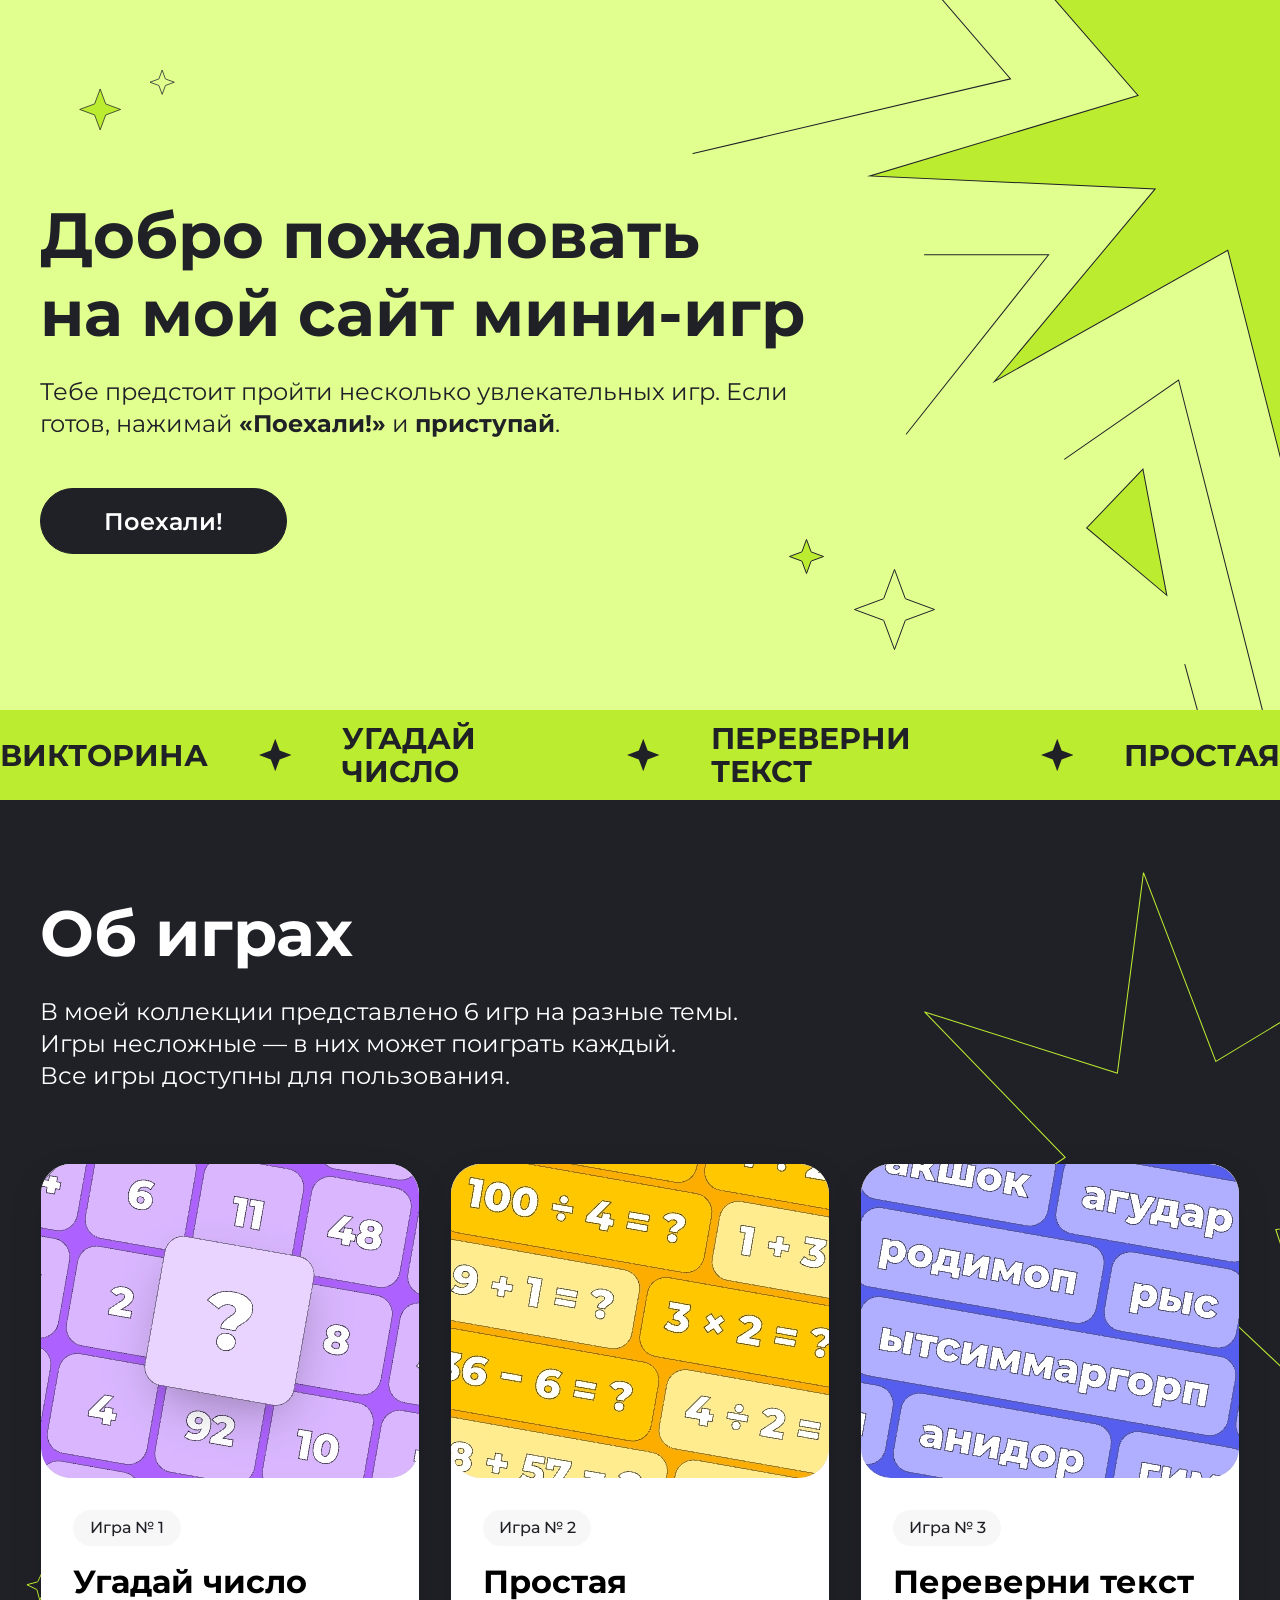
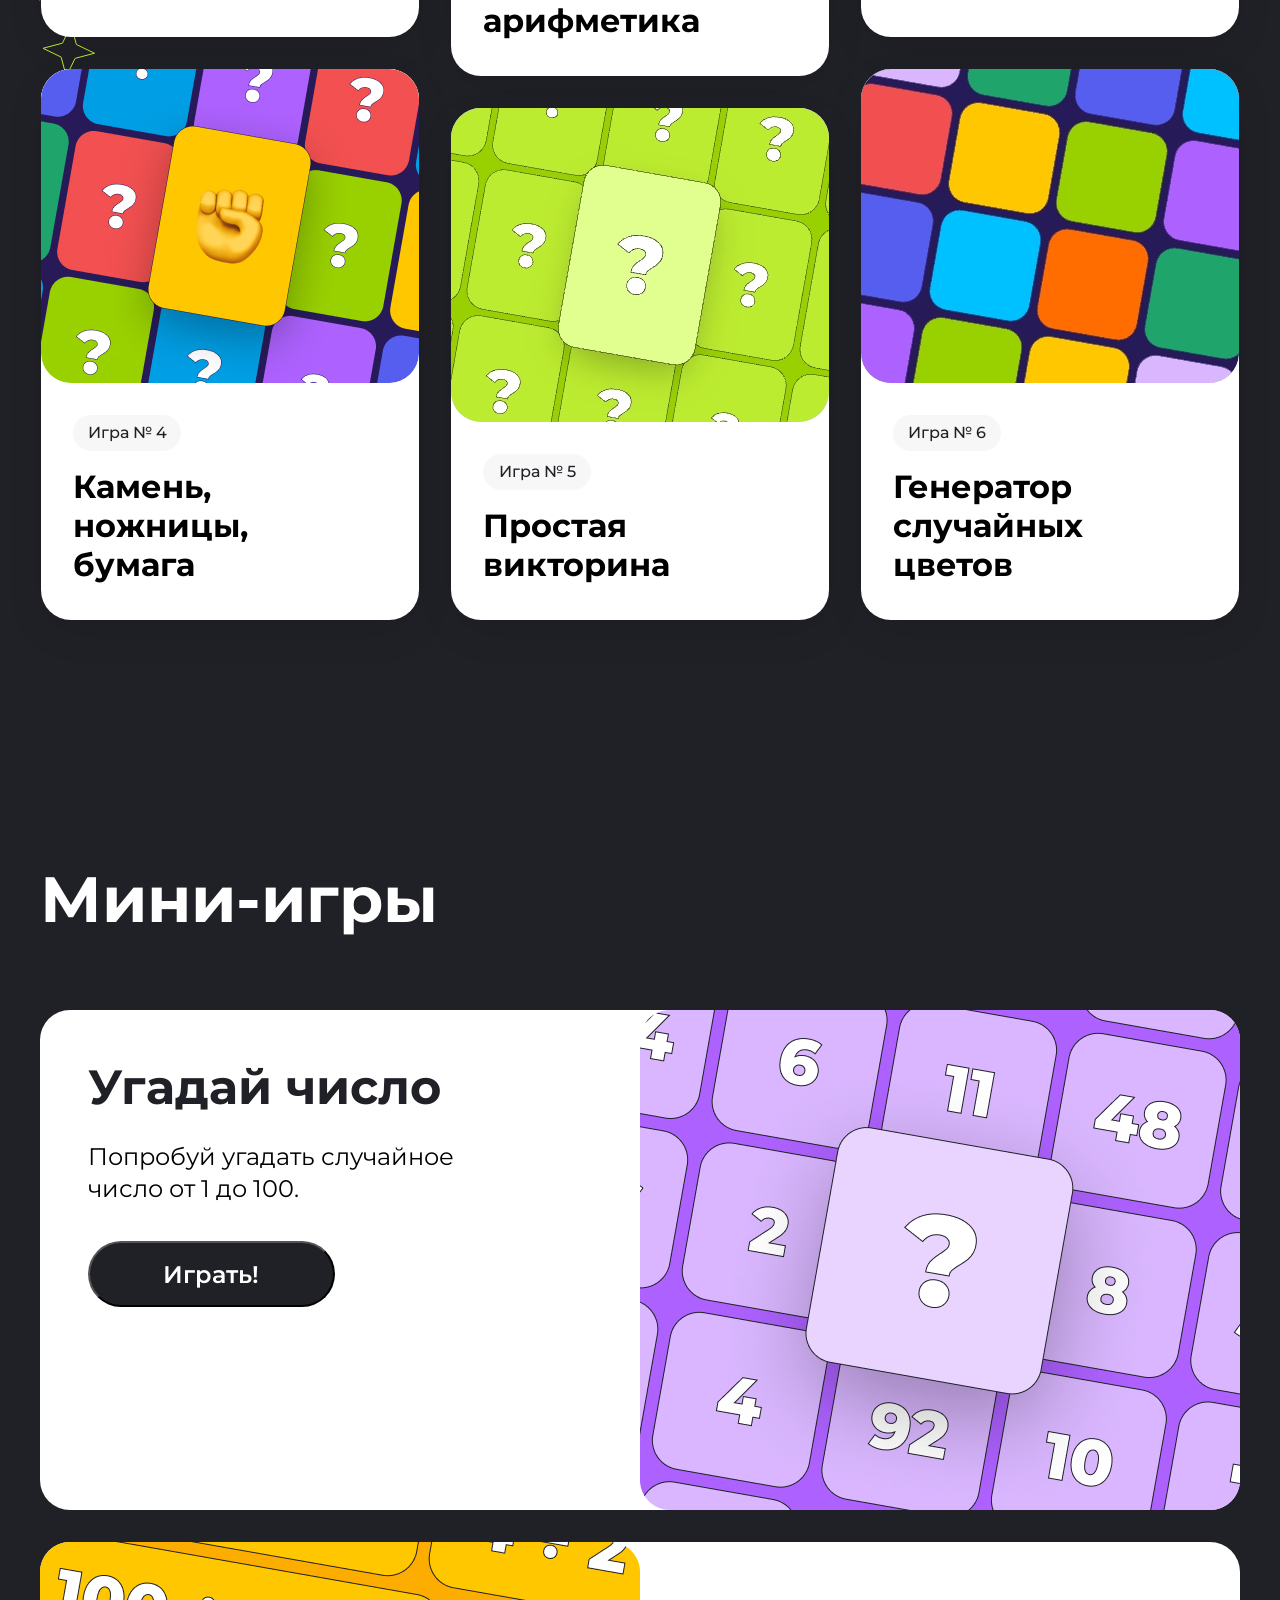
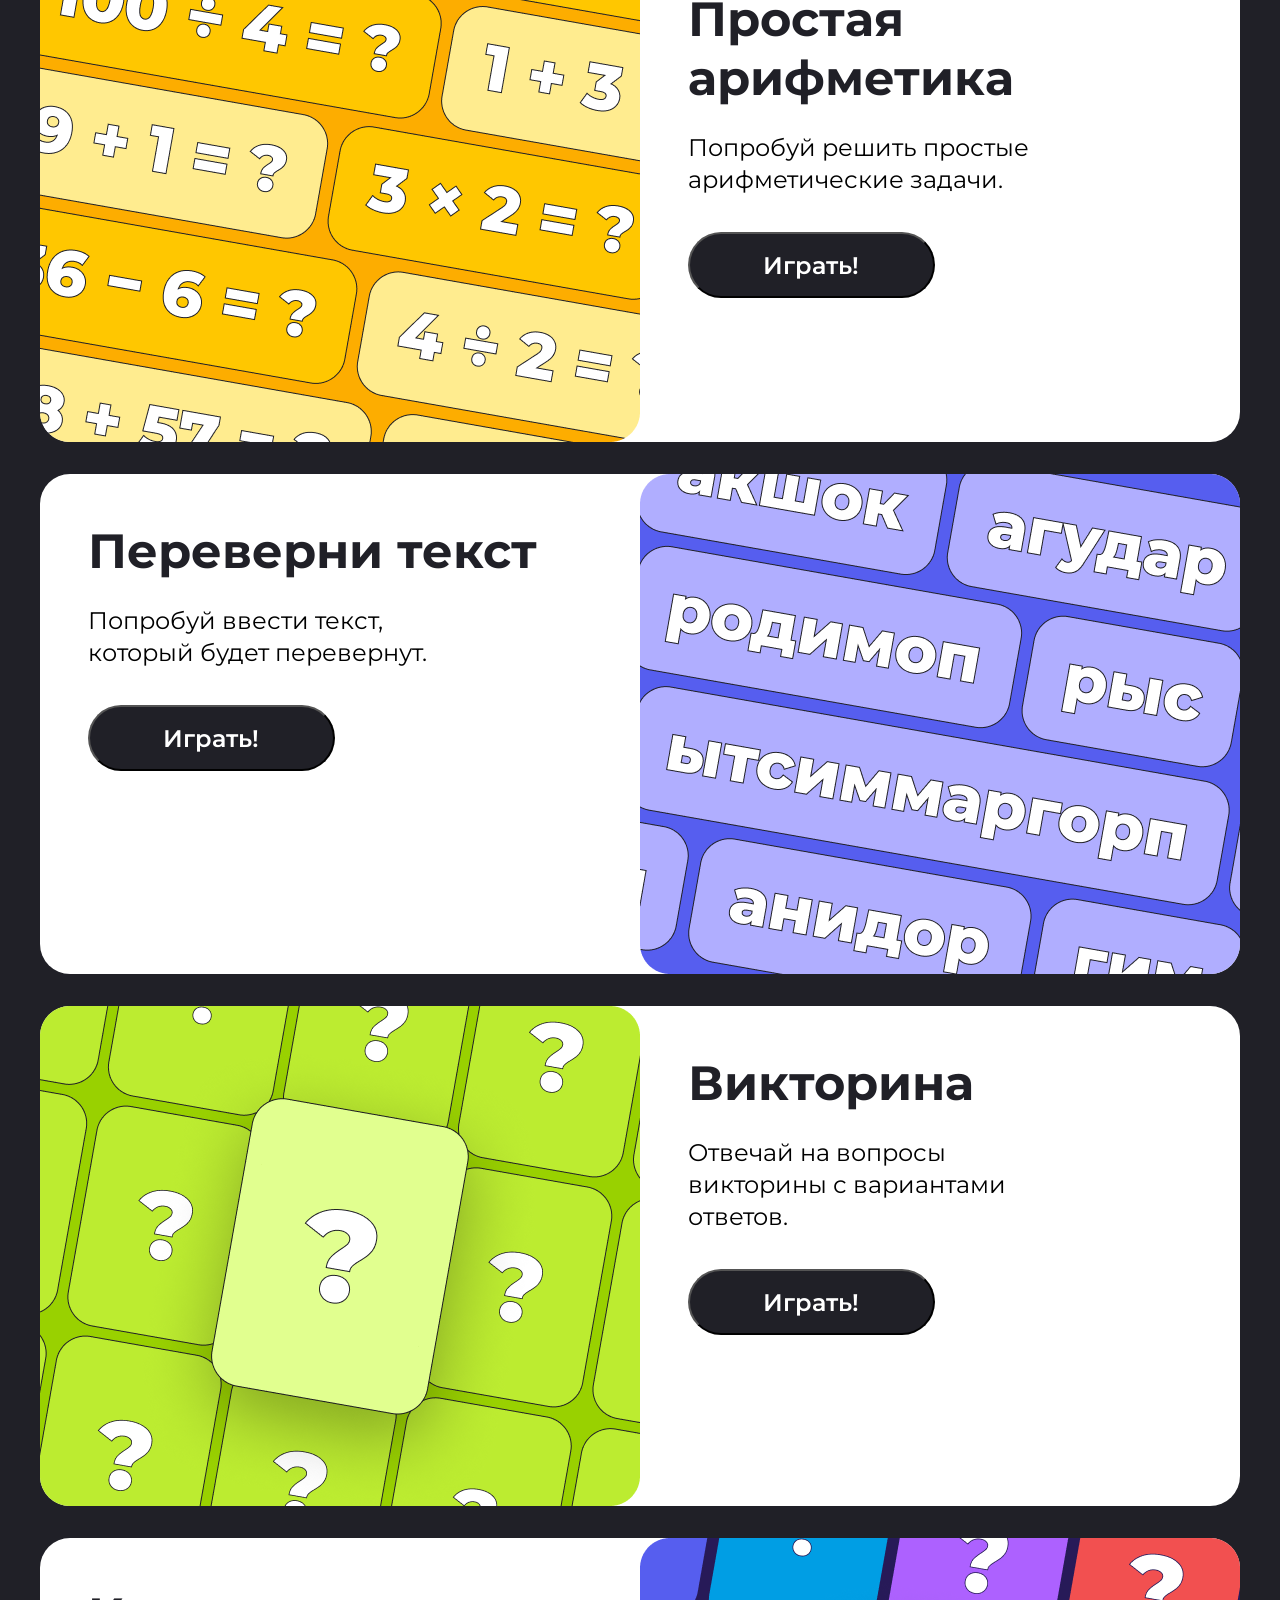
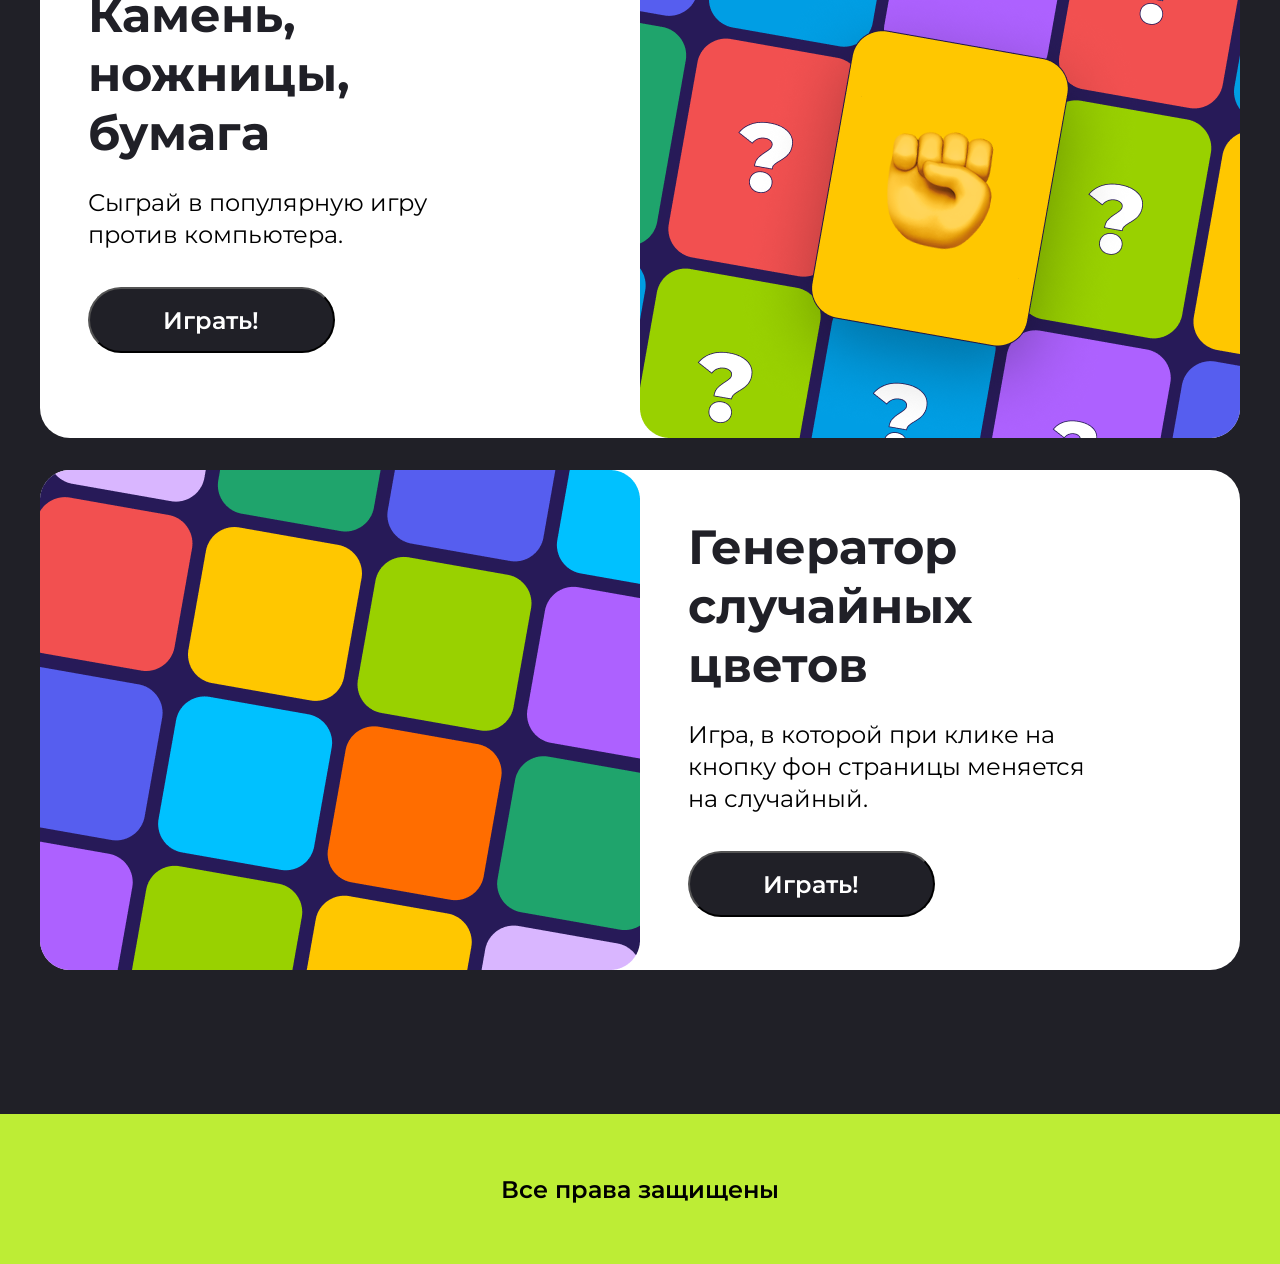
==== index.html @ b68f2a00 "hw4" ====
<!DOCTYPE html>
<html lang="en">
<head>
    <meta charset="UTF-8">
    <meta name="viewport" content="width=device-width, initial-scale=1.0">
    <title>Document</title>
    <link rel="preconnect" href="https://fonts.googleapis.com">
    <link rel="preconnect" href="https://fonts.gstatic.com" crossorigin>
    <link href="https://fonts.googleapis.com/css2?family=Montserrat:wght@400;600;700&display=swap" rel="stylesheet">
    <link rel="stylesheet" href="./css/style.css">
</head>
<body>
    <div class="top">
        <div class="top-welcome center">
          <div class="top-box">
              <h1 class="top-box__hello">Добро пожаловать <br>на мой сайт мини-игр</h1>
              <p class="top-box__info">Тебе предстоит пройти несколько увлекательных игр. Если готов, нажимай <b>«Поехали!»</b> и <b>приступай</b>.</p>
          </div>
          <a href="#about-game"> <button class="top-welcome__button">Поехали!</button></a>
        </div>
        <div class="ticker">
            <p>викторина</p>
            <svg width="36.000000" height="36.000000" viewBox="0 0 36 36" fill="none" xmlns="http://www.w3.org/2000/svg" xmlns:xlink="http://www.w3.org/1999/xlink">
              
                <defs/>
                <path id="Star" d="M18 0L13.13 13.13L0 18L13.13 22.86L18 36L22.86 22.86L36 18L22.86 13.13L18 0Z" fill="#202027" fill-opacity="1.000000" fill-rule="evenodd"/>
            </svg>
            <p>угадай число</p>
            <svg width="36.000000" height="36.000000" viewBox="0 0 36 36" fill="none" xmlns="http://www.w3.org/2000/svg" xmlns:xlink="http://www.w3.org/1999/xlink">
                
                <defs/>
                <path id="Star" d="M18 0L13.13 13.13L0 18L13.13 22.86L18 36L22.86 22.86L36 18L22.86 13.13L18 0Z" fill="#202027" fill-opacity="1.000000" fill-rule="evenodd"/>
            </svg>
            <p>переверни текст</p>
            <svg width="36.000000" height="36.000000" viewBox="0 0 36 36" fill="none" xmlns="http://www.w3.org/2000/svg" xmlns:xlink="http://www.w3.org/1999/xlink">
                
                <defs/>
                <path id="Star" d="M18 0L13.13 13.13L0 18L13.13 22.86L18 36L22.86 22.86L36 18L22.86 13.13L18 0Z" fill="#202027" fill-opacity="1.000000" fill-rule="evenodd"/>
            </svg>            
            <p>простая</p>
        </div>
    </div>
   <section class="game-block center">
         <div class="game-block__about">
            <h1 id="about-game" class="game-block__title">Об играх</h1>
            <div class="game-block__info">
              <p>В моей коллекции представлено 6 игр на разные темы.</p> 
              <p>Игры несложные — в них может поиграть каждый.</p>  
              <p>Все игры доступны для пользования.</p>
            </div>
          </div>
        <div class="card-box">
            <div class="card-box__column">
               <a href="#game1">
                  <article class="card">
                     <img class="card__img" src="./img/game1.jpeg" alt="game1">
                     <div class="card__info">
                         <p class="card__numb">Игра № 1</p>
                         <h3 class="card__subtitle">Угадай число</h3>
                     </div>
                  </article>   
               </a>  
               <a href="#game4">
                   <article class="card card-big">
                       <img class="card__img" src="./img/game4.jpg" alt="game4">
                       <div class="card__info">
                         <p class="card__numb">Игра № 4</p>
                        <h3 class="card__subtitle">Камень, ножницы,<br>бумага</h3>  
                       </div>
                   </article>
                </a> 
             </div>
             <div class="card-box__column">
                <a href="#game2">
                  <article class="card card-middle">
                      <img class="card__img" src="./img/game2.jpeg" alt="game2">
                      <div class="card__info">
                         <p class="card__numb">Игра № 2</p>
                         <h3 class="card__subtitle">Простая арифметика</h3>
                      </div>
                  </article>
               </a>
               <a href="#game5">   
                    <article class="card card-middle">
                        <img class="card__img" src="img/game5.jpeg" alt="game5">
                        <div class="card__info">
                          <p class="card__numb">Игра № 5</p>
                          <h3 class="card__subtitle">Простая викторина</h3>  
                        </div>
                    </article>
               </a>     
             </div>
             <div class="card-box__column">
                <a href="#game3">
                <article class="card">
                    <img class="card__img" src="img/game3.jpeg" alt="game3">
                    <div class="card__info">
                      <p class="card__numb">Игра № 3</p>
                      <h3 class="card__subtitle">Переверни текст</h3>
                    </div>
                </article>
                </a>
                <a href="#game6">
                <article class="card card-big">
                    <img class="card__img" src="img/game6.jpeg" alt="game6">
                    <div class="card__info">
                      <p class="card__numb">Игра № 6</p>
                      <h3 class="card__subtitle">Генератор случайных цветов</h3>  
                   </div>
                </article>
            </a>
          </div>

            
        </section>
    
      </div>
      <section class="minigames center">
        <h1 class="minigames__title">Мини-игры</h1>
        <div class="game-box">
            <article class="game game__left">
                <div class="game-info">
                    <h2 class="game-info__subtitle">Угадай число</h2>
                    <p class="game-info__description">Попробуй угадать случайное число от 1 до 100.</p>
                    <a href="game-number"><button class="game-info__play">Играть!</button></a>
                </div>
                 <img src="img/bigame1.png" alt="game-number">
            </article>
            <article class="game">
                <img src="img/bigame2.png" alt="game-number">
                <div class="game-info">
                    <h2 class="game-info__subtitle">Простая арифметика</h2>
                    <p class="game-info__description">Попробуй решить простые арифметические задачи.</p>
                    <a href="game-simple"><button class="game-info__play">Играть!</button></a>
                </div>
            </article>
            <article class="game game__left">
                <div class="game-info">
                    <h2 class="game-info__subtitle">Переверни текст</h2>
                    <p class="game-info__description">Попробуй ввести текст, который будет перевернут.</p>
                    <a href="game-revers"><button class="game-info__play">Играть!</button></a>
                </div>
                 <img src="img/bigame3.png" alt="game-number">
            </article>
            <article class="game">
                <img src="img/bigame4.png" alt="game-number">
                <div class="game-info">
                    <h2 class="game-info__subtitle">Викторина</h2>
                    <p class="game-info__description">Отвечай на вопросы викторины с вариантами ответов.</p>
                    <a href="game-victorina"><button class="game-info__play">Играть!</button></a>
                </div>
            </article>
            <article class="game game__left">
                <div class="game-info">
                    <h2 class="game-info__subtitle">Камень, ножницы, бумага</h2>
                    <p class="game-info__description">Сыграй в популярную игру против компьютера.</p>
                    <a href="game-cuefa"><button class="game-info__play">Играть!</button></a>
                </div>
                 <img src="img/bigame5.png" alt="game-number">
            </article>
            <article class="game">
                <img src="img/bigame6.png" alt="game-number">
                <div class="game-info">
                    <h2 class="game-info__subtitle">Генератор случайных цветов</h2>
                    <p class="game-info__description">Игра, в которой при клике на кнопку фон страницы меняется на случайный.</p>
                    <a href="game-colorgen"><button class="game-info__play">Играть!</button></a>
                </div>
            </article>
        </div>
    </section>



  
  <footer class="footer">Все права защищены</footer>
<!--<script src="./js/hw-2.js"></script>-->
<!--<script src="./js/hw-3.js"></script>-->
<script src="./js/hw-4.js"></script>
</body>
</html>
---- css/style.css ----
* {
  margin: 0;
  padding: 0;
}

h1 {
  color: rgb(32, 32, 39);
  font-family: Montserrat;
  font-size: 64px;
  font-weight: 700;
  line-height: 78px;
}

h2 {
  color: rgb(32, 32, 39);
  font-family: Montserrat;
  font-size: 48px;
  font-weight: 700;
  line-height: 59px;
}

h3 {
  color: rgb(0, 0, 0);
  font-family: Montserrat;
  font-size: 32px;
  font-weight: 700;
  line-height: 39px;
}

a {
  text-decoration: none;
}

.center {
  padding-left: calc(50% - 600.5px);
  padding-right: calc(50% - 600.5px);
}

.top {
  height: 800px;
  width: 100%;
  background: url(../img/starsgreen1.svg), url(../img/starsgreen2.svg), url(../img/big-star.svg), url(../img/greentop.png);
  background-repeat: no-repeat, no-repeat, no-repeat, no-repeat;
  background-size: 128px 62px, 148px 113px, contain, cover;
  background-position: left 63px top 69px, bottom 149px right 344px, right, center;
}

.top-welcome {
  height: 358px;
  padding-top: 196px;
  display: flex;
  flex-direction: column;
  gap: 48px;
}
.top-welcome__button {
  box-sizing: border-box;
  border: 1px solid rgb(32, 32, 39);
  border-radius: 60px;
  background: rgb(32, 32, 39);
  color: rgb(255, 255, 255);
  font-family: Montserrat;
  font-size: 24px;
  font-weight: 600;
  width: 247px;
  height: 66px;
}
.top-welcome__button:hover {
  background: rgb(255, 255, 255);
  color: rgb(0, 0, 0);
}

.top-box {
  width: 768px;
  height: 244px;
  display: flex;
  flex-direction: column;
  gap: 24px;
}
.top-box__hello {
  color: rgb(32, 32, 39);
  font-family: Montserrat;
  font-size: 64px;
  font-weight: 700;
  line-height: 78px;
  letter-spacing: 0px;
  text-align: left;
}
.top-box__info {
  color: rgb(32, 32, 39);
  font-family: Montserrat;
  font-size: 24px;
  font-weight: 400;
  line-height: 32px;
}

.ticker {
  margin-top: 156px;
  display: flex;
  flex-direction: row;
  gap: 51px;
  height: 90px;
  color: rgb(32, 32, 39);
  font-family: Montserrat;
  font-size: 30px;
  font-weight: 700;
  line-height: 110%;
  letter-spacing: 4%;
  text-align: left;
  text-transform: uppercase;
  justify-content: center;
  align-items: center;
  background: rgb(188, 236, 48);
}

.game-block {
  background: url(../img/blackstars.svg), url(../img/bigblackstar.svg), url(../img/blackback.png);
  background-size: 71px 108px, 584.72px 584.72px, cover;
  background-repeat: no-repeat, no-repeat, no-repeat;
  background-position: top 770px left 25px, top 70px right -143px, center;
  height: 1470px;
  padding-top: 94px;
  padding-bottom: 50px;
  display: flex;
  flex-direction: column;
  gap: 72px;
}
.game-block__about {
  height: 198px;
  display: flex;
  flex-direction: column;
  gap: 24px;
}
.game-block__title {
  color: rgb(255, 255, 255);
  font-family: Montserrat;
  font-size: 64px;
  font-weight: 700;
  line-height: 78px;
  text-align: left;
}
.game-block__info {
  color: rgb(255, 255, 255);
  font-family: Montserrat;
  font-size: 24px;
  font-weight: 400;
  line-height: 32px;
  text-align: left;
}

.card-box {
  display: flex;
  gap: 32px;
  justify-content: center;
}

.card-box__column {
  display: flex;
  flex-direction: column;
  gap: 32px;
}

.card {
  width: 378px;
  height: 473px;
  display: flex;
  flex-direction: column;
  justify-content: space-between;
  border-radius: 30px;
  box-shadow: 0px 12.61px 42.25px -7.57px rgba(0, 0, 0, 0.13);
  background: rgb(255, 255, 255);
}
.card:hover {
  transform: scale(1.1);
}
.card__img {
  border-radius: 30px;
  background: rgb(173, 97, 255);
}
.card__info {
  display: flex;
  flex-direction: column;
  gap: 16px;
  margin-top: 32px;
  margin-right: 32px;
  margin-left: 32px;
  margin-bottom: 36px;
  text-align: justify;
}
.card__numb {
  color: rgb(32, 32, 39);
  font-family: Montserrat;
  font-size: 16px;
  font-weight: 500;
  line-height: 110%;
  border-radius: 52.58px;
  background: rgb(247, 247, 247);
  width: 108px;
  height: 36px;
  text-align: center;
  display: flex;
  flex-direction: column;
  justify-content: center;
}

.card-big {
  height: 551px;
}

.card-middle {
  height: 512px;
}

.minigames {
  height: 3500px;
  background: url(./img/stars1.svg), url(./img/stars2.svg), #202027;
  background-size: 113px 103px, 139px 89px;
  background-repeat: no-repeat, no-repeat;
  background-position: right 44.91px top 93px, right 52px bottom 45px;
}
.minigames__title {
  font-weight: 700;
  font-size: 64px;
  color: #FFFFFF;
  padding-top: 46px;
  padding-bottom: 72px;
}

.game-box {
  display: flex;
  flex-direction: column;
  gap: 32px;
}

.game {
  width: 1200px;
  height: 500px;
  background: #FFFFFF;
  display: flex;
  flex-direction: row;
  border-radius: 30px;
}
.game__left {
  justify-content: space-between;
}

.game-info {
  padding: 48px;
  display: flex;
  flex-direction: column;
}
.game-info__subtitle {
  width: 450px;
}
.game-info__description {
  padding-top: 24px;
  font-weight: 400;
  font-size: 24px;
  line-height: 32px;
  padding-bottom: 36px;
  width: 400px;
  font-family: Montserrat;
}
.game-info__play {
  width: 247px;
  height: 66px;
  border-radius: 60px;
  background: #202027;
  color: #FFFFFF;
  font-family: Montserrat;
  font-size: 24px;
  font-weight: 600;
  transition: 3s;
}

.game-info__play:hover {
  background: rgb(255, 255, 255);
  color: rgb(0, 0, 0);
}

footer {
  height: 150px;
  background: #BDED35;
  font-family: Montserrat;
  font-weight: 600;
  font-size: 24px;
  display: flex;
  align-items: center;
  justify-content: center;
}

@media (max-width: 767px) {
  .center {
    padding-left: 0px;
    padding-right: 0px;
  }
  .top {
    display: flex;
    flex-direction: column;
    flex-direction: column;
    flex-wrap: nowrap;
    justify-content: flex-end;
    background: url(../img/starsgreen1.svg), url(../img/starsgreen2.svg), url(../img/mobilbigstartop.svg), url(../img/Vector.svg), rgb(225, 255, 143);
    background-repeat: no-repeat, no-repeat, no-repeat;
    background-size: 100px 67px, 100px 77px, 223px 228px, 160px 155px;
    background-position: left 37px top 64px, bottom 79px right 34px, right top, left 300px top 0px;
    position: relative;
    overflow-x: hidden;
  }
  .top-welcome {
    padding-top: 147px;
    padding-bottom: 182px;
    width: 100%;
    height: 371px;
    max-height: 700px;
    display: flex;
    align-items: center;
    align-content: center;
    gap: 36px;
  }
  .top-box {
    width: 296px;
    height: 280px;
    display: flex;
    align-content: flex-start;
    justify-content: center;
    gap: 24px;
  }
  .top-box__hello {
    width: 100%;
    font-size: 40px;
    font-weight: 700;
    line-height: 49px;
    text-align: center;
  }
  .top-box__info {
    width: 100%;
    font-size: 16px;
    font-weight: 400;
    line-height: 20px;
    text-align: center;
  }
  .ticker {
    margin-top: 131px;
    font-size: 16px;
    align-items: center;
    gap: 27.4px;
    width: auto;
    height: 51.34px;
    position: absolute;
    white-space: nowrap;
  }
  .game-block {
    display: none;
    flex-direction: column;
    width: 100%;
    gap: 32px;
  }
  .card-box {
    display: flex;
    gap: 32px;
    flex-direction: column;
  }
  .card-box__column {
    display: flex;
    flex-direction: column;
    gap: 32px;
  }
  .card {
    background-color: rgb(255, 255, 255);
    width: 343px;
    height: 528.63px;
    border-radius: 30px;
    z-index: 2;
  }
  .card-big {
    height: 567.63px;
  }
  .card-middle {
    height: 567.63px;
  }
  .minigames {
    font-size: 40px;
    padding-left: 16px;
    padding-right: 16px;
    background: #202027;
  }
  .minigames__title {
    font-size: 40px;
    padding-top: 48px;
    padding-bottom: 48px;
  }
  .game-box {
    gap: 24px;
  }
  .game {
    display: flex;
    flex-direction: column-reverse;
  }
  .game__picture {
    width: 100%;
  }
  .game-info {
    padding: 29.04px;
  }
  .game-info__description {
    padding-top: 16px;
    padding-bottom: 32px;
    font-size: 16px;
    width: 285px;
    padding-bottom: 32px;
    line-height: 19.5px;
  }
  .game-info__subtitle {
    font-size: 32px;
    width: 284px;
    line-height: 39.01px;
  }
  .game-info__play {
    height: 55px;
    font-size: 16px;
    max-width: 100%;
    width: 285px;
  }
}/*# sourceMappingURL=style.css.map */
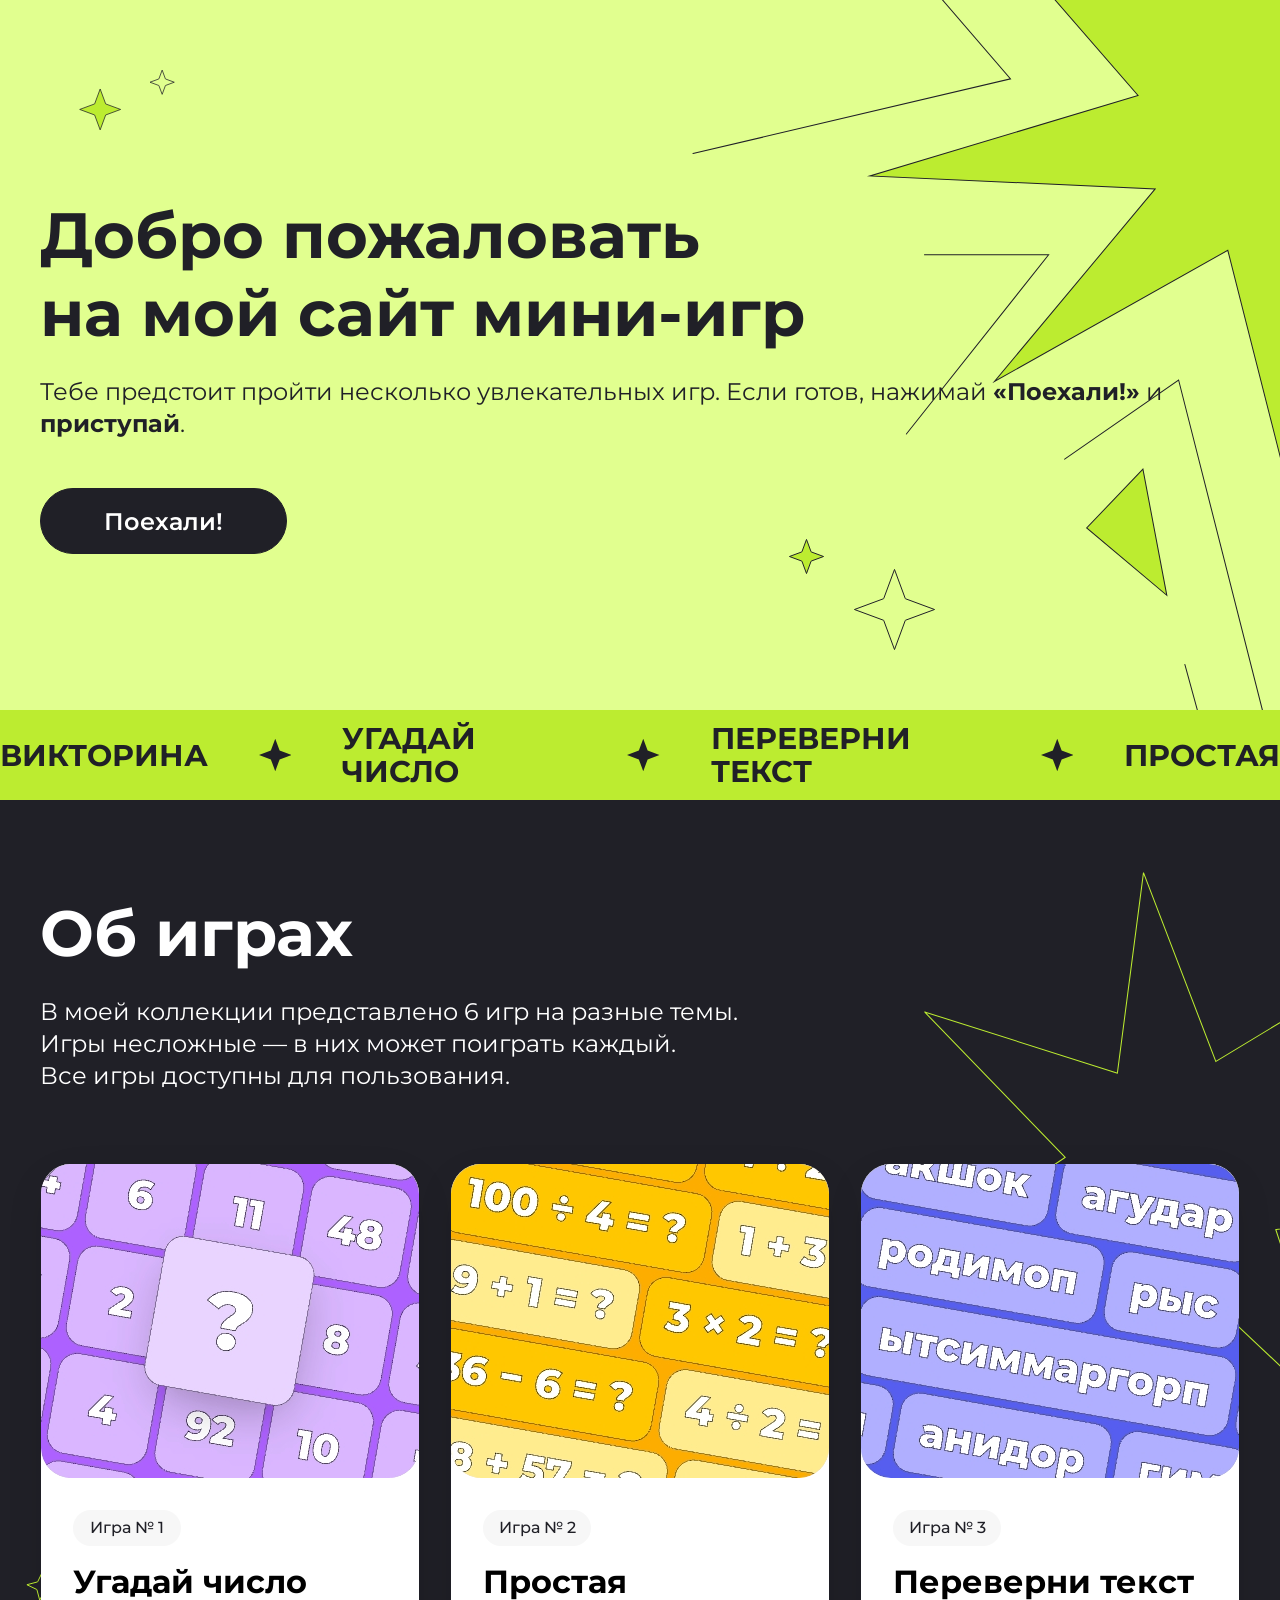
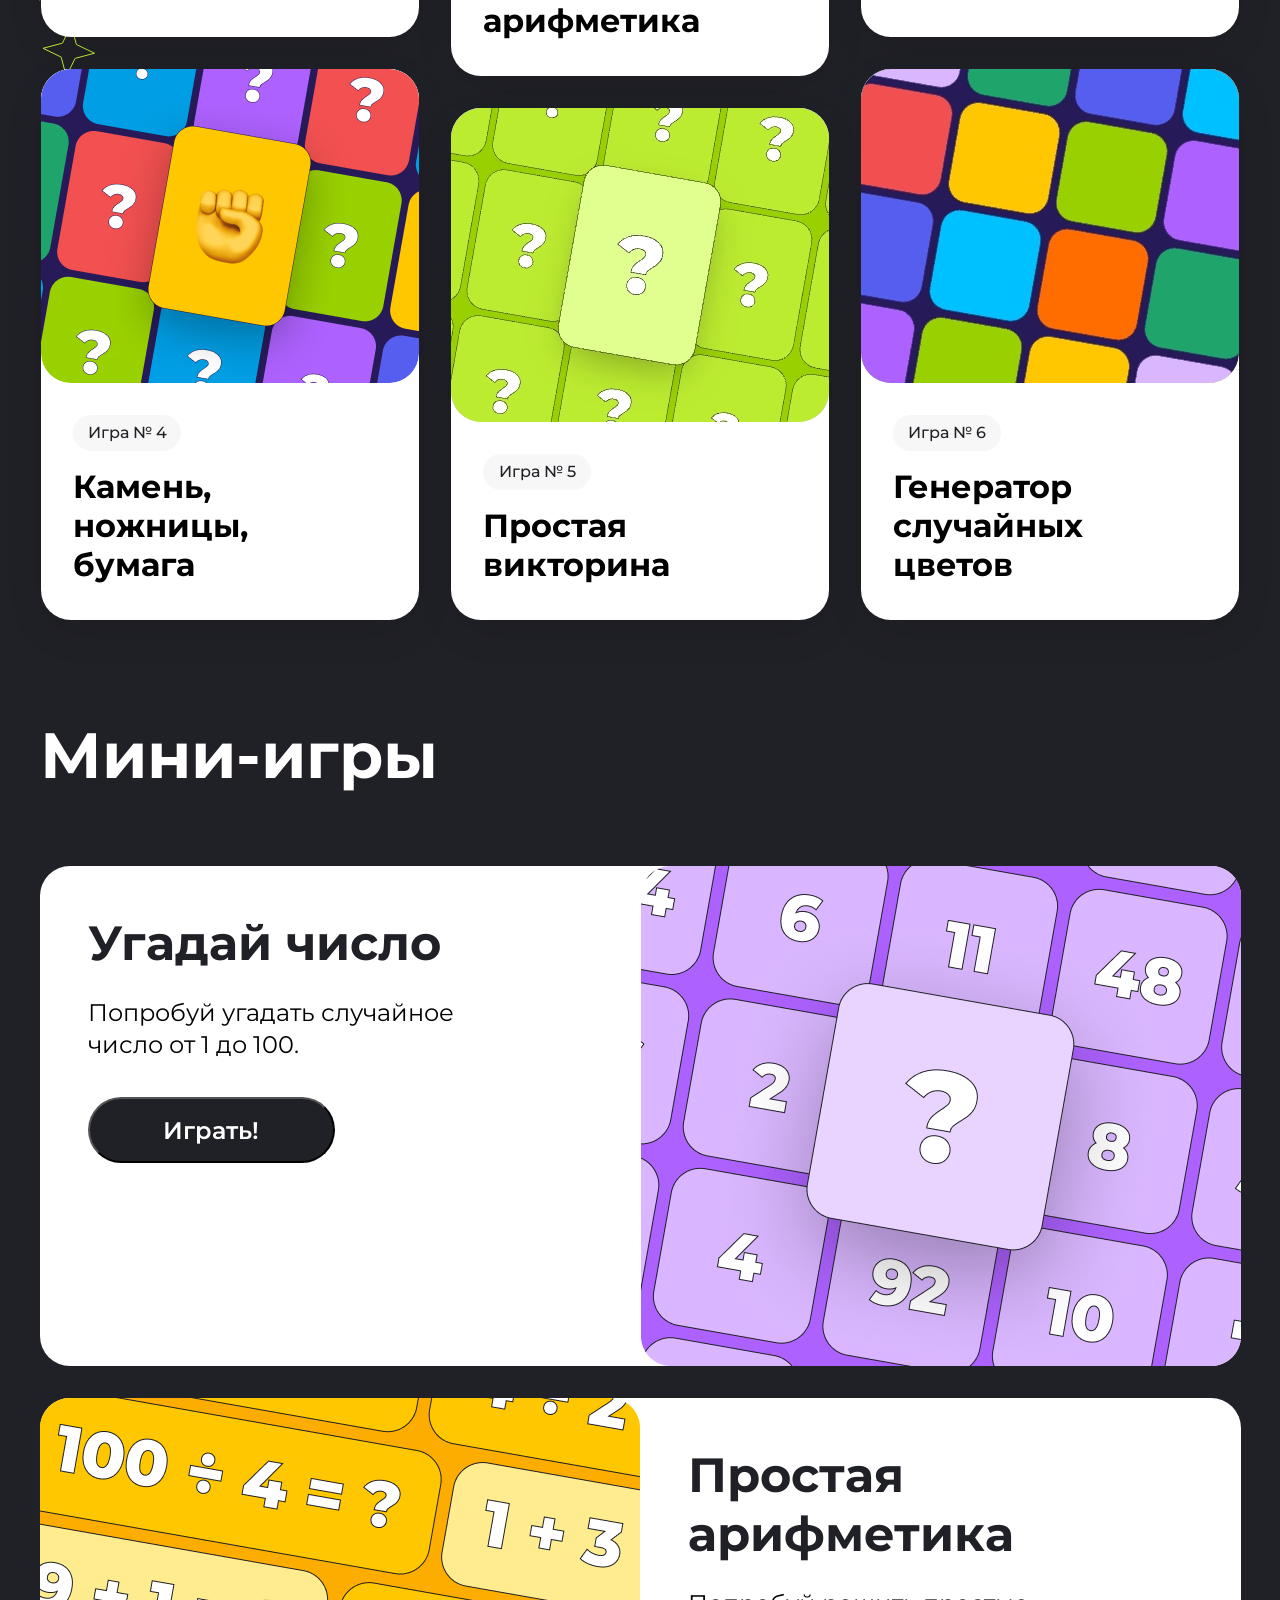
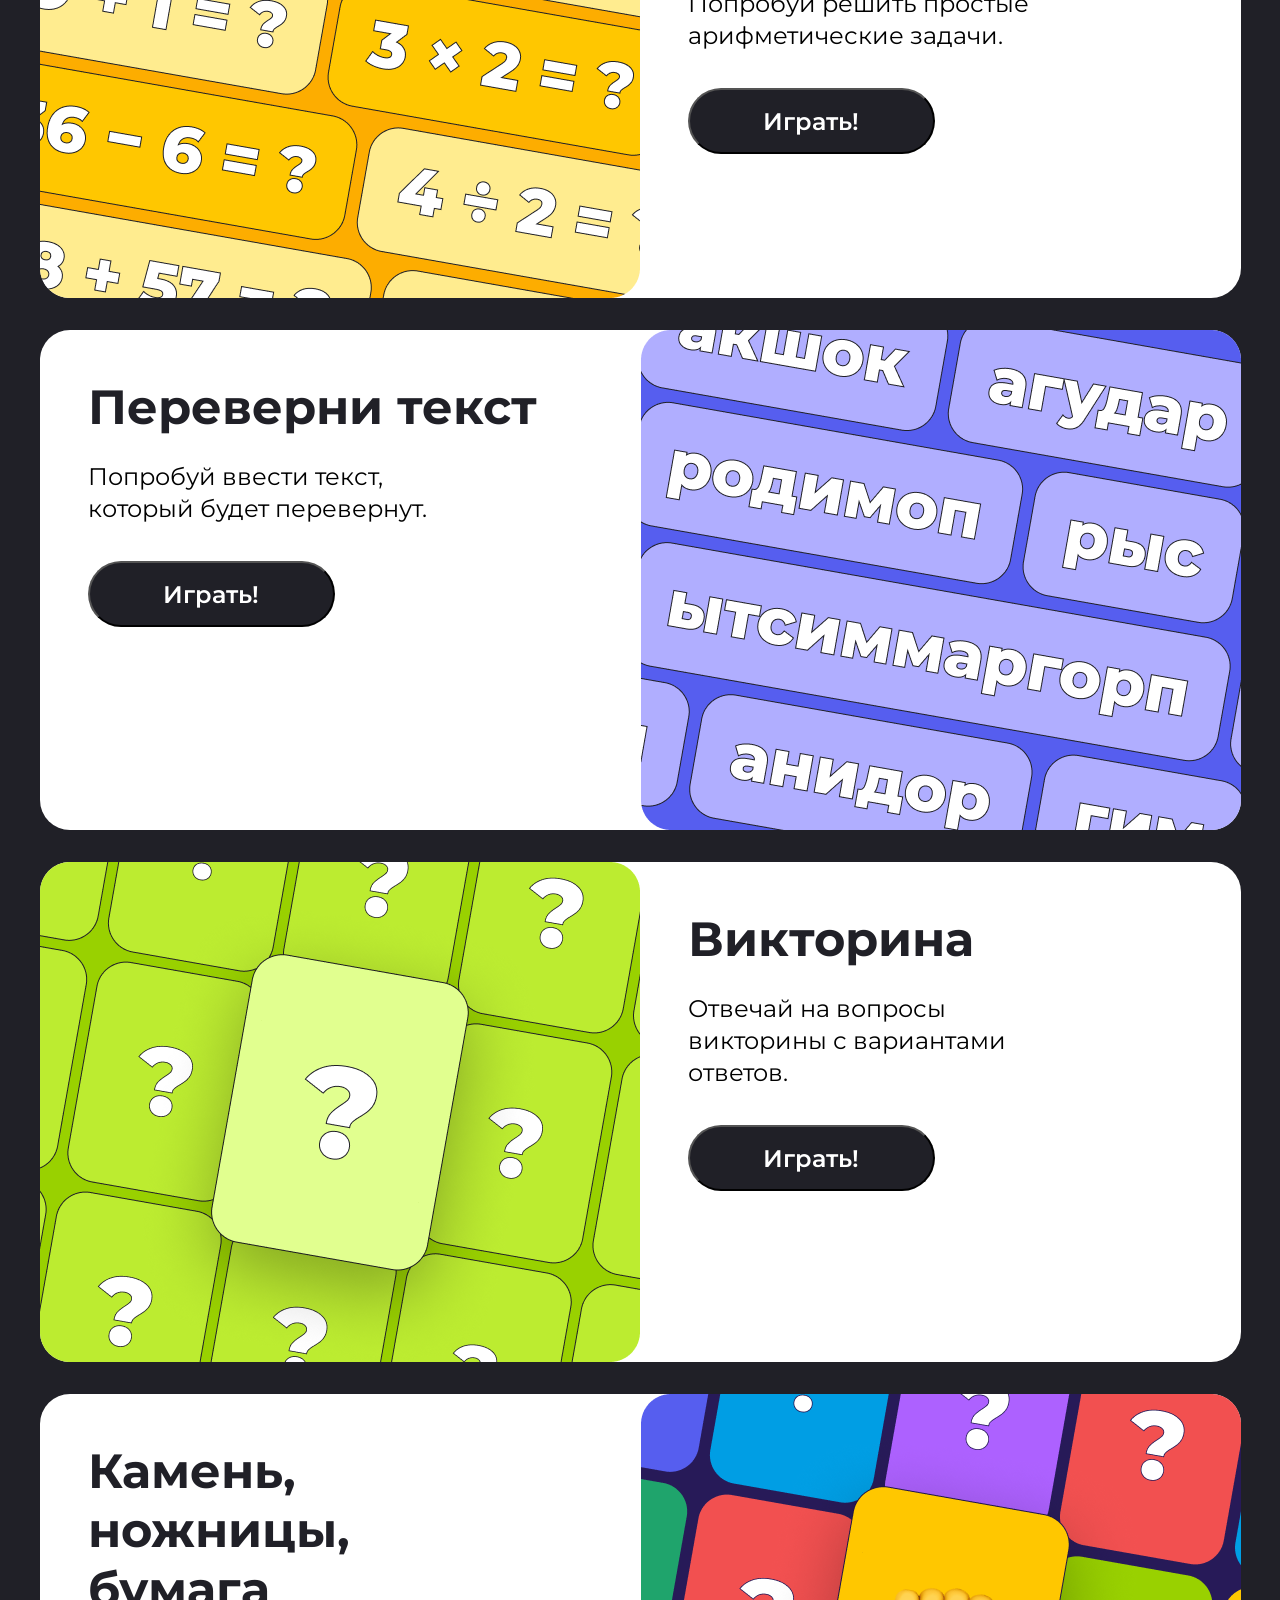
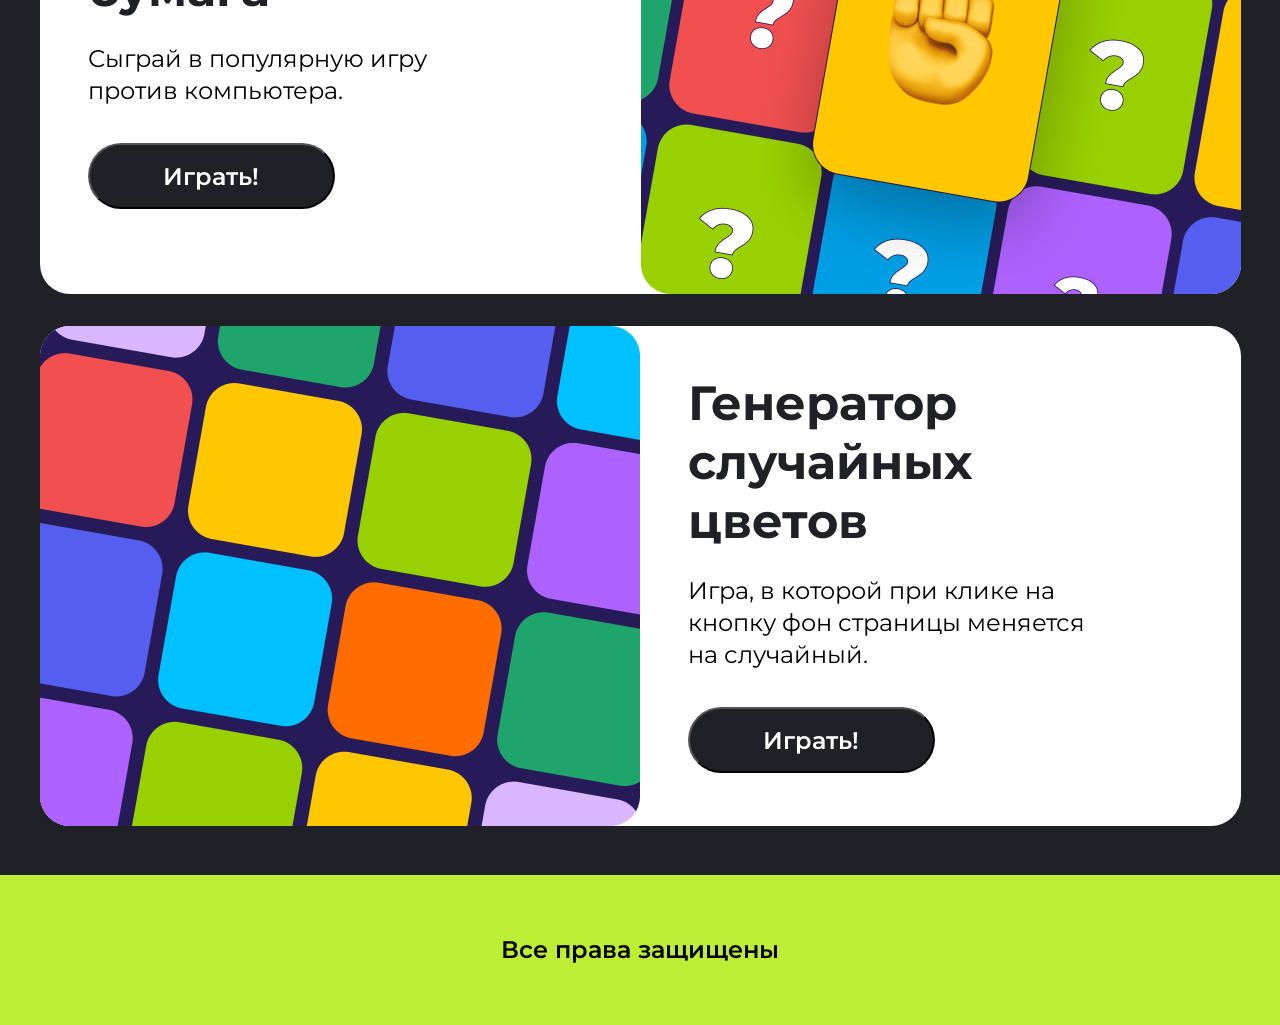
==== commit 394c4880: "update hw4" ====
--- a/index.html
+++ b/index.html
@@ -124,10 +124,10 @@
                     <p class="game-info__description">Попробуй угадать случайное число от 1 до 100.</p>
                     <a href="game-number"><button class="game-info__play">Играть!</button></a>
                 </div>
-                 <img src="img/bigame1.png" alt="game-number">
+                 <img class="game__picture" src="img/bigame1.png" alt="game-number">
             </article>
-            <article class="game">
-                <img src="img/bigame2.png" alt="game-number">
+            <article class="game game__right">
+                <img class="game__picture" src="img/bigame2.png" alt="game-number">
                 <div class="game-info">
                     <h2 class="game-info__subtitle">Простая арифметика</h2>
                     <p class="game-info__description">Попробуй решить простые арифметические задачи.</p>
@@ -140,10 +140,10 @@
                     <p class="game-info__description">Попробуй ввести текст, который будет перевернут.</p>
                     <a href="game-revers"><button class="game-info__play">Играть!</button></a>
                 </div>
-                 <img src="img/bigame3.png" alt="game-number">
+                 <img class="game__picture" src="img/bigame3.png" alt="game-number">
             </article>
-            <article class="game">
-                <img src="img/bigame4.png" alt="game-number">
+            <article class="game game__right">
+                <img class="game__picture" src="img/bigame4.png" alt="game-number">
                 <div class="game-info">
                     <h2 class="game-info__subtitle">Викторина</h2>
                     <p class="game-info__description">Отвечай на вопросы викторины с вариантами ответов.</p>
@@ -156,10 +156,10 @@
                     <p class="game-info__description">Сыграй в популярную игру против компьютера.</p>
                     <a href="game-cuefa"><button class="game-info__play">Играть!</button></a>
                 </div>
-                 <img src="img/bigame5.png" alt="game-number">
+                 <img class="game__picture"  src="img/bigame5.png" alt="game-number">
             </article>
-            <article class="game">
-                <img src="img/bigame6.png" alt="game-number">
+            <article class="game game__right">
+                <img class="game__picture"  src="img/bigame6.png" alt="game-number">
                 <div class="game-info">
                     <h2 class="game-info__subtitle">Генератор случайных цветов</h2>
                     <p class="game-info__description">Игра, в которой при клике на кнопку фон страницы меняется на случайный.</p>
--- a/css/style.css
+++ b/css/style.css
@@ -46,7 +46,6 @@
 }
 
 .top-welcome {
-  height: 358px;
   padding-top: 196px;
   display: flex;
   flex-direction: column;
@@ -63,6 +62,7 @@
   font-weight: 600;
   width: 247px;
   height: 66px;
+  transition: 3s;
 }
 .top-welcome__button:hover {
   background: rgb(255, 255, 255);
@@ -70,8 +70,6 @@
 }
 
 .top-box {
-  width: 768px;
-  height: 244px;
   display: flex;
   flex-direction: column;
   gap: 24px;
@@ -82,7 +80,6 @@
   font-size: 64px;
   font-weight: 700;
   line-height: 78px;
-  letter-spacing: 0px;
   text-align: left;
 }
 .top-box__info {
@@ -117,18 +114,14 @@
   background-size: 71px 108px, 584.72px 584.72px, cover;
   background-repeat: no-repeat, no-repeat, no-repeat;
   background-position: top 770px left 25px, top 70px right -143px, center;
-  height: 1470px;
-  padding-top: 94px;
-  padding-bottom: 50px;
-  display: flex;
-  flex-direction: column;
-  gap: 72px;
-}
-.game-block__about {
-  height: 198px;
-  display: flex;
-  flex-direction: column;
-  gap: 24px;
+  display: flex;
+  flex-direction: column;
+  /*&__about {
+    height: 198px; 
+    display: flex;
+    flex-direction: column;
+    gap: 24px;
+  }*/
 }
 .game-block__title {
   color: rgb(255, 255, 255);
@@ -137,6 +130,7 @@
   font-weight: 700;
   line-height: 78px;
   text-align: left;
+  padding-top: 94px;
 }
 .game-block__info {
   color: rgb(255, 255, 255);
@@ -145,12 +139,15 @@
   font-weight: 400;
   line-height: 32px;
   text-align: left;
+  padding-top: 24px;
 }
 
 .card-box {
   display: flex;
   gap: 32px;
   justify-content: center;
+  padding-bottom: 50px;
+  padding-top: 72px;
 }
 
 .card-box__column {
@@ -168,6 +165,7 @@
   border-radius: 30px;
   box-shadow: 0px 12.61px 42.25px -7.57px rgba(0, 0, 0, 0.13);
   background: rgb(255, 255, 255);
+  transition: 1s;
 }
 .card:hover {
   transform: scale(1.1);
@@ -211,7 +209,6 @@
 }
 
 .minigames {
-  height: 3500px;
   background: url(./img/stars1.svg), url(./img/stars2.svg), #202027;
   background-size: 113px 103px, 139px 89px;
   background-repeat: no-repeat, no-repeat;
@@ -229,11 +226,10 @@
   display: flex;
   flex-direction: column;
   gap: 32px;
+  padding-bottom: 48.88px;
 }
 
 .game {
-  width: 1200px;
-  height: 500px;
   background: #FFFFFF;
   display: flex;
   flex-direction: row;
@@ -242,8 +238,12 @@
 .game__left {
   justify-content: space-between;
 }
+.game__right {
+  padding-left: 0;
+}
 
 .game-info {
+  width: 284px;
   padding: 48px;
   display: flex;
   flex-direction: column;
@@ -290,8 +290,8 @@
 
 @media (max-width: 767px) {
   .center {
-    padding-left: 0px;
-    padding-right: 0px;
+    padding-left: 16px;
+    padding-right: 16px;
   }
   .top {
     display: flex;
@@ -299,10 +299,10 @@
     flex-direction: column;
     flex-wrap: nowrap;
     justify-content: flex-end;
-    background: url(../img/starsgreen1.svg), url(../img/starsgreen2.svg), url(../img/mobilbigstartop.svg), url(../img/Vector.svg), rgb(225, 255, 143);
+    background: url(img/starsgreen1.svg), url(img/starsgreen2.svg), url(img/mobilbigstartop.svg), rgb(225, 255, 143);
     background-repeat: no-repeat, no-repeat, no-repeat;
-    background-size: 100px 67px, 100px 77px, 223px 228px, 160px 155px;
-    background-position: left 37px top 64px, bottom 79px right 34px, right top, left 300px top 0px;
+    background-size: 100px 67px, 100px 77px, 223px 228px;
+    background-position: left 37px top 64px, bottom 79px right 34px, right top;
     position: relative;
     overflow-x: hidden;
   }
@@ -318,22 +318,18 @@
     gap: 36px;
   }
   .top-box {
-    width: 296px;
-    height: 280px;
     display: flex;
     align-content: flex-start;
     justify-content: center;
     gap: 24px;
   }
   .top-box__hello {
-    width: 100%;
     font-size: 40px;
     font-weight: 700;
     line-height: 49px;
     text-align: center;
   }
   .top-box__info {
-    width: 100%;
     font-size: 16px;
     font-weight: 400;
     line-height: 20px;
@@ -352,31 +348,7 @@
   .game-block {
     display: none;
     flex-direction: column;
-    width: 100%;
-    gap: 32px;
-  }
-  .card-box {
-    display: flex;
-    gap: 32px;
-    flex-direction: column;
-  }
-  .card-box__column {
-    display: flex;
-    flex-direction: column;
-    gap: 32px;
-  }
-  .card {
-    background-color: rgb(255, 255, 255);
-    width: 343px;
-    height: 528.63px;
-    border-radius: 30px;
-    z-index: 2;
-  }
-  .card-big {
-    height: 567.63px;
-  }
-  .card-middle {
-    height: 567.63px;
+    flex-wrap: wrap;
   }
   .minigames {
     font-size: 40px;
@@ -398,6 +370,9 @@
   }
   .game__picture {
     width: 100%;
+  }
+  .game__right {
+    flex-direction: column;
   }
   .game-info {
     padding: 29.04px;
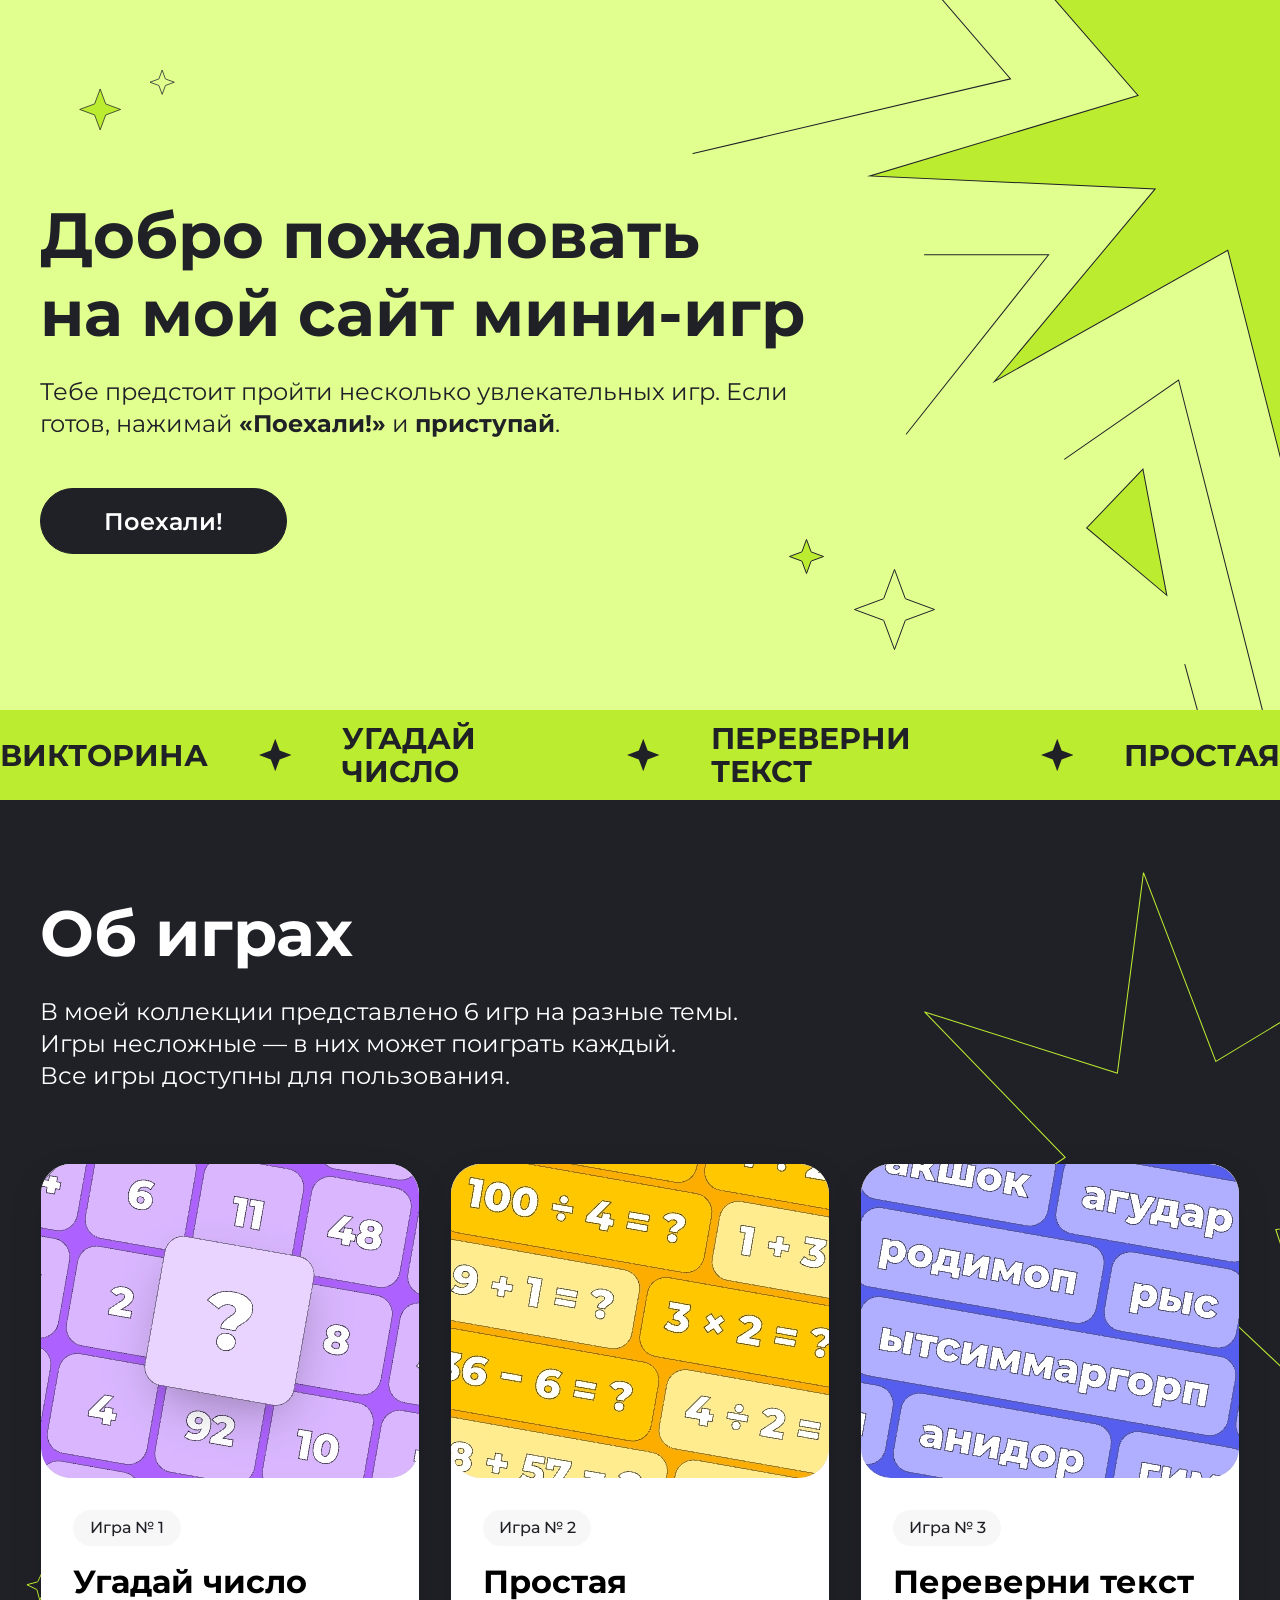
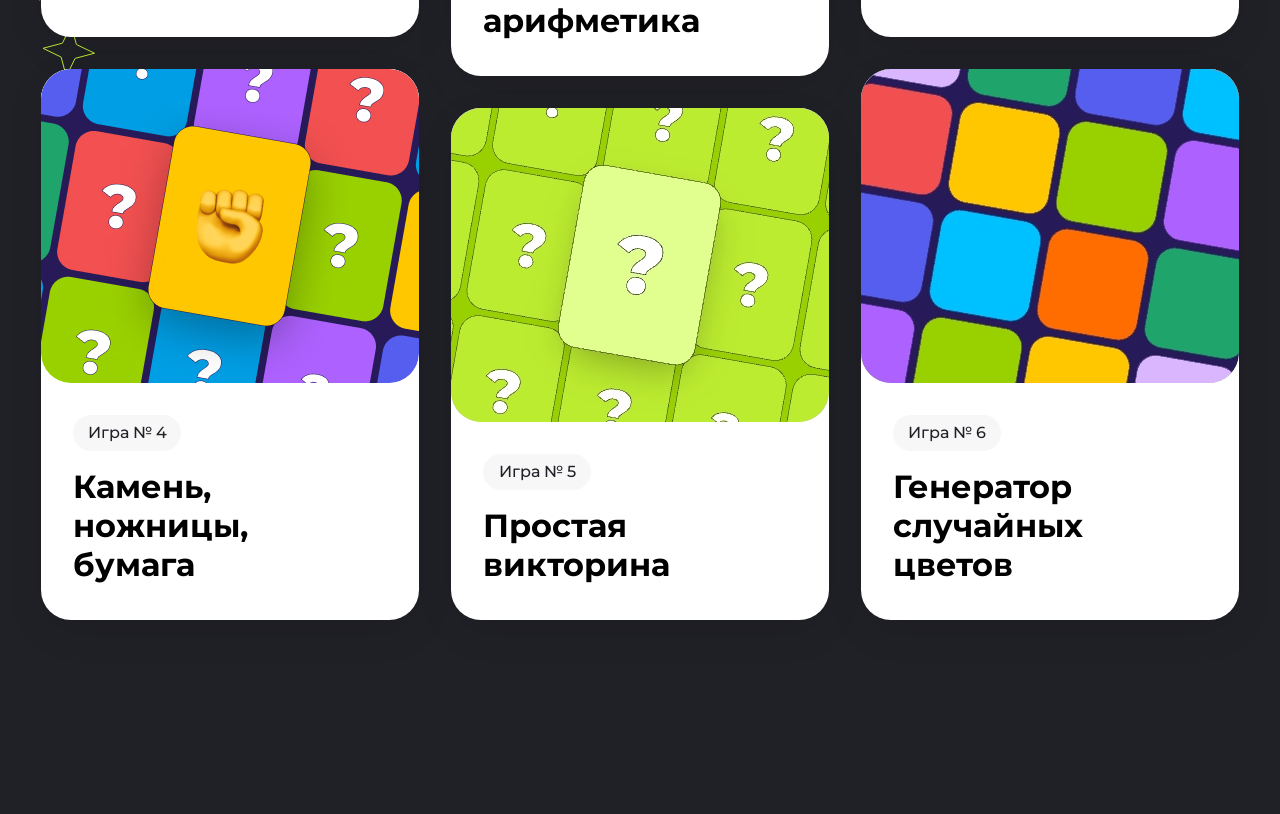
==== commit 9804844c: "Merge 6bf06de12c521c14d2a1f4372650e16c8a386842 into 4da91e10b80ed71b271fc2a1d88ed174b7f6cbbd" ====
--- a/index.html
+++ b/index.html
@@ -115,66 +115,6 @@
         </section>
     
       </div>
-      <section class="minigames center">
-        <h1 class="minigames__title">Мини-игры</h1>
-        <div class="game-box">
-            <article class="game game__left">
-                <div class="game-info">
-                    <h2 class="game-info__subtitle">Угадай число</h2>
-                    <p class="game-info__description">Попробуй угадать случайное число от 1 до 100.</p>
-                    <a href="game-number"><button class="game-info__play">Играть!</button></a>
-                </div>
-                 <img class="game__picture" src="img/bigame1.png" alt="game-number">
-            </article>
-            <article class="game game__right">
-                <img class="game__picture" src="img/bigame2.png" alt="game-number">
-                <div class="game-info">
-                    <h2 class="game-info__subtitle">Простая арифметика</h2>
-                    <p class="game-info__description">Попробуй решить простые арифметические задачи.</p>
-                    <a href="game-simple"><button class="game-info__play">Играть!</button></a>
-                </div>
-            </article>
-            <article class="game game__left">
-                <div class="game-info">
-                    <h2 class="game-info__subtitle">Переверни текст</h2>
-                    <p class="game-info__description">Попробуй ввести текст, который будет перевернут.</p>
-                    <a href="game-revers"><button class="game-info__play">Играть!</button></a>
-                </div>
-                 <img class="game__picture" src="img/bigame3.png" alt="game-number">
-            </article>
-            <article class="game game__right">
-                <img class="game__picture" src="img/bigame4.png" alt="game-number">
-                <div class="game-info">
-                    <h2 class="game-info__subtitle">Викторина</h2>
-                    <p class="game-info__description">Отвечай на вопросы викторины с вариантами ответов.</p>
-                    <a href="game-victorina"><button class="game-info__play">Играть!</button></a>
-                </div>
-            </article>
-            <article class="game game__left">
-                <div class="game-info">
-                    <h2 class="game-info__subtitle">Камень, ножницы, бумага</h2>
-                    <p class="game-info__description">Сыграй в популярную игру против компьютера.</p>
-                    <a href="game-cuefa"><button class="game-info__play">Играть!</button></a>
-                </div>
-                 <img class="game__picture"  src="img/bigame5.png" alt="game-number">
-            </article>
-            <article class="game game__right">
-                <img class="game__picture"  src="img/bigame6.png" alt="game-number">
-                <div class="game-info">
-                    <h2 class="game-info__subtitle">Генератор случайных цветов</h2>
-                    <p class="game-info__description">Игра, в которой при клике на кнопку фон страницы меняется на случайный.</p>
-                    <a href="game-colorgen"><button class="game-info__play">Играть!</button></a>
-                </div>
-            </article>
-        </div>
-    </section>
-
-
-
-  
-  <footer class="footer">Все права защищены</footer>
-<!--<script src="./js/hw-2.js"></script>-->
-<!--<script src="./js/hw-3.js"></script>-->
-<script src="./js/hw-4.js"></script>
+<script src="./js/hw-2.js"></script>
 </body>
 </html>
--- a/css/style.css
+++ b/css/style.css
@@ -46,6 +46,7 @@
 }
 
 .top-welcome {
+  height: 358px;
   padding-top: 196px;
   display: flex;
   flex-direction: column;
@@ -62,7 +63,6 @@
   font-weight: 600;
   width: 247px;
   height: 66px;
-  transition: 3s;
 }
 .top-welcome__button:hover {
   background: rgb(255, 255, 255);
@@ -70,6 +70,8 @@
 }
 
 .top-box {
+  width: 768px;
+  height: 244px;
   display: flex;
   flex-direction: column;
   gap: 24px;
@@ -80,6 +82,7 @@
   font-size: 64px;
   font-weight: 700;
   line-height: 78px;
+  letter-spacing: 0px;
   text-align: left;
 }
 .top-box__info {
@@ -114,14 +117,18 @@
   background-size: 71px 108px, 584.72px 584.72px, cover;
   background-repeat: no-repeat, no-repeat, no-repeat;
   background-position: top 770px left 25px, top 70px right -143px, center;
-  display: flex;
-  flex-direction: column;
-  /*&__about {
-    height: 198px; 
-    display: flex;
-    flex-direction: column;
-    gap: 24px;
-  }*/
+  height: 1470px;
+  padding-top: 94px;
+  padding-bottom: 50px;
+  display: flex;
+  flex-direction: column;
+  gap: 72px;
+}
+.game-block__about {
+  height: 198px;
+  display: flex;
+  flex-direction: column;
+  gap: 24px;
 }
 .game-block__title {
   color: rgb(255, 255, 255);
@@ -130,7 +137,6 @@
   font-weight: 700;
   line-height: 78px;
   text-align: left;
-  padding-top: 94px;
 }
 .game-block__info {
   color: rgb(255, 255, 255);
@@ -139,15 +145,12 @@
   font-weight: 400;
   line-height: 32px;
   text-align: left;
-  padding-top: 24px;
 }
 
 .card-box {
   display: flex;
   gap: 32px;
   justify-content: center;
-  padding-bottom: 50px;
-  padding-top: 72px;
 }
 
 .card-box__column {
@@ -165,7 +168,6 @@
   border-radius: 30px;
   box-shadow: 0px 12.61px 42.25px -7.57px rgba(0, 0, 0, 0.13);
   background: rgb(255, 255, 255);
-  transition: 1s;
 }
 .card:hover {
   transform: scale(1.1);
@@ -208,90 +210,10 @@
   height: 512px;
 }
 
-.minigames {
-  background: url(./img/stars1.svg), url(./img/stars2.svg), #202027;
-  background-size: 113px 103px, 139px 89px;
-  background-repeat: no-repeat, no-repeat;
-  background-position: right 44.91px top 93px, right 52px bottom 45px;
-}
-.minigames__title {
-  font-weight: 700;
-  font-size: 64px;
-  color: #FFFFFF;
-  padding-top: 46px;
-  padding-bottom: 72px;
-}
-
-.game-box {
-  display: flex;
-  flex-direction: column;
-  gap: 32px;
-  padding-bottom: 48.88px;
-}
-
-.game {
-  background: #FFFFFF;
-  display: flex;
-  flex-direction: row;
-  border-radius: 30px;
-}
-.game__left {
-  justify-content: space-between;
-}
-.game__right {
-  padding-left: 0;
-}
-
-.game-info {
-  width: 284px;
-  padding: 48px;
-  display: flex;
-  flex-direction: column;
-}
-.game-info__subtitle {
-  width: 450px;
-}
-.game-info__description {
-  padding-top: 24px;
-  font-weight: 400;
-  font-size: 24px;
-  line-height: 32px;
-  padding-bottom: 36px;
-  width: 400px;
-  font-family: Montserrat;
-}
-.game-info__play {
-  width: 247px;
-  height: 66px;
-  border-radius: 60px;
-  background: #202027;
-  color: #FFFFFF;
-  font-family: Montserrat;
-  font-size: 24px;
-  font-weight: 600;
-  transition: 3s;
-}
-
-.game-info__play:hover {
-  background: rgb(255, 255, 255);
-  color: rgb(0, 0, 0);
-}
-
-footer {
-  height: 150px;
-  background: #BDED35;
-  font-family: Montserrat;
-  font-weight: 600;
-  font-size: 24px;
-  display: flex;
-  align-items: center;
-  justify-content: center;
-}
-
 @media (max-width: 767px) {
   .center {
-    padding-left: 16px;
-    padding-right: 16px;
+    padding-left: 0px;
+    padding-right: 0px;
   }
   .top {
     display: flex;
@@ -299,10 +221,10 @@
     flex-direction: column;
     flex-wrap: nowrap;
     justify-content: flex-end;
-    background: url(img/starsgreen1.svg), url(img/starsgreen2.svg), url(img/mobilbigstartop.svg), rgb(225, 255, 143);
+    background: url(../img/starsgreen1.svg), url(../img/starsgreen2.svg), url(../img/mobilbigstartop.svg), url(../img/Vector.svg), rgb(225, 255, 143);
     background-repeat: no-repeat, no-repeat, no-repeat;
-    background-size: 100px 67px, 100px 77px, 223px 228px;
-    background-position: left 37px top 64px, bottom 79px right 34px, right top;
+    background-size: 100px 67px, 100px 77px, 223px 228px, 160px 155px;
+    background-position: left 37px top 64px, bottom 79px right 34px, right top, left 300px top 0px;
     position: relative;
     overflow-x: hidden;
   }
@@ -318,18 +240,22 @@
     gap: 36px;
   }
   .top-box {
+    width: 296px;
+    height: 280px;
     display: flex;
     align-content: flex-start;
     justify-content: center;
     gap: 24px;
   }
   .top-box__hello {
+    width: 100%;
     font-size: 40px;
     font-weight: 700;
     line-height: 49px;
     text-align: center;
   }
   .top-box__info {
+    width: 100%;
     font-size: 16px;
     font-weight: 400;
     line-height: 20px;
@@ -348,52 +274,30 @@
   .game-block {
     display: none;
     flex-direction: column;
-    flex-wrap: wrap;
-  }
-  .minigames {
-    font-size: 40px;
-    padding-left: 16px;
-    padding-right: 16px;
-    background: #202027;
-  }
-  .minigames__title {
-    font-size: 40px;
-    padding-top: 48px;
-    padding-bottom: 48px;
-  }
-  .game-box {
-    gap: 24px;
-  }
-  .game {
-    display: flex;
-    flex-direction: column-reverse;
-  }
-  .game__picture {
     width: 100%;
-  }
-  .game__right {
-    flex-direction: column;
-  }
-  .game-info {
-    padding: 29.04px;
-  }
-  .game-info__description {
-    padding-top: 16px;
-    padding-bottom: 32px;
-    font-size: 16px;
-    width: 285px;
-    padding-bottom: 32px;
-    line-height: 19.5px;
-  }
-  .game-info__subtitle {
-    font-size: 32px;
-    width: 284px;
-    line-height: 39.01px;
-  }
-  .game-info__play {
-    height: 55px;
-    font-size: 16px;
-    max-width: 100%;
-    width: 285px;
+    gap: 32px;
+  }
+  .card-box {
+    display: flex;
+    gap: 32px;
+    flex-direction: column;
+  }
+  .card-box__column {
+    display: flex;
+    flex-direction: column;
+    gap: 32px;
+  }
+  .card {
+    background-color: rgb(255, 255, 255);
+    width: 343px;
+    height: 528.63px;
+    border-radius: 30px;
+    z-index: 2;
+  }
+  .card-big {
+    height: 567.63px;
+  }
+  .card-middle {
+    height: 567.63px;
   }
 }/*# sourceMappingURL=style.css.map */
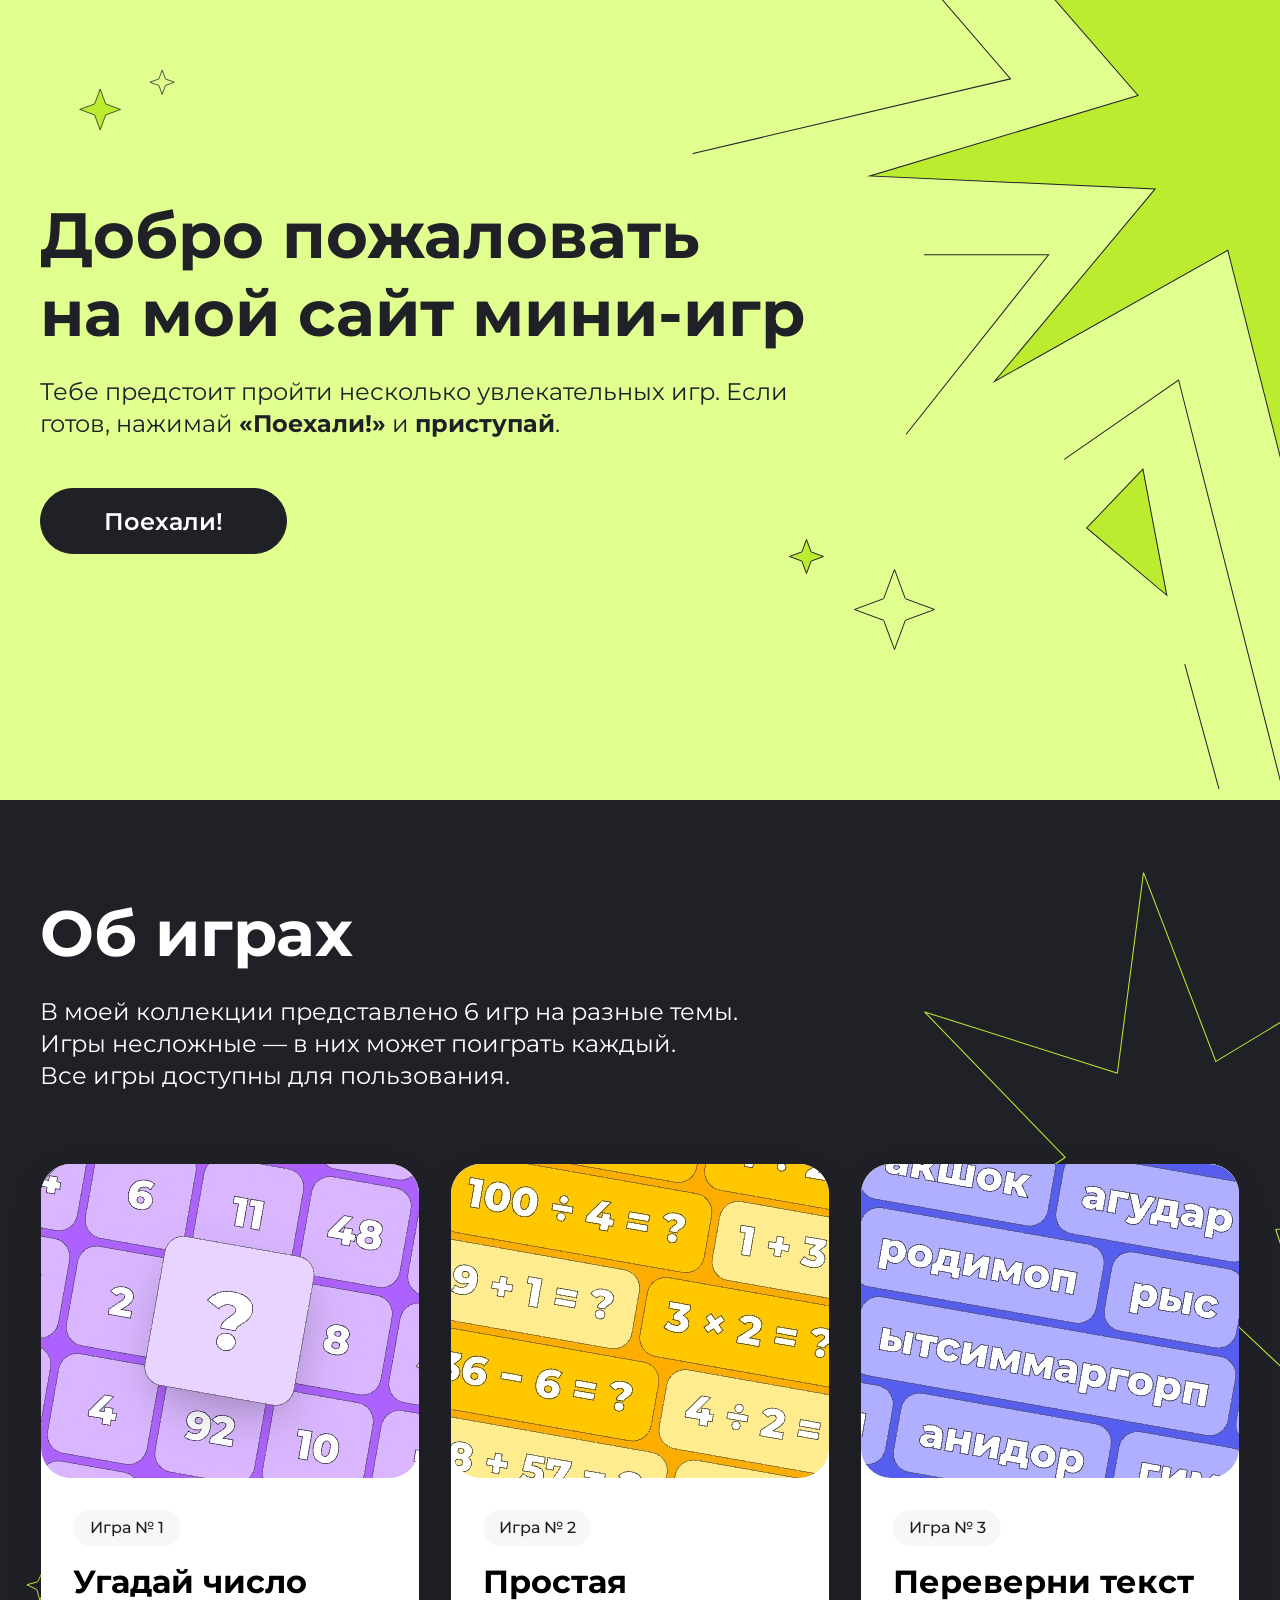
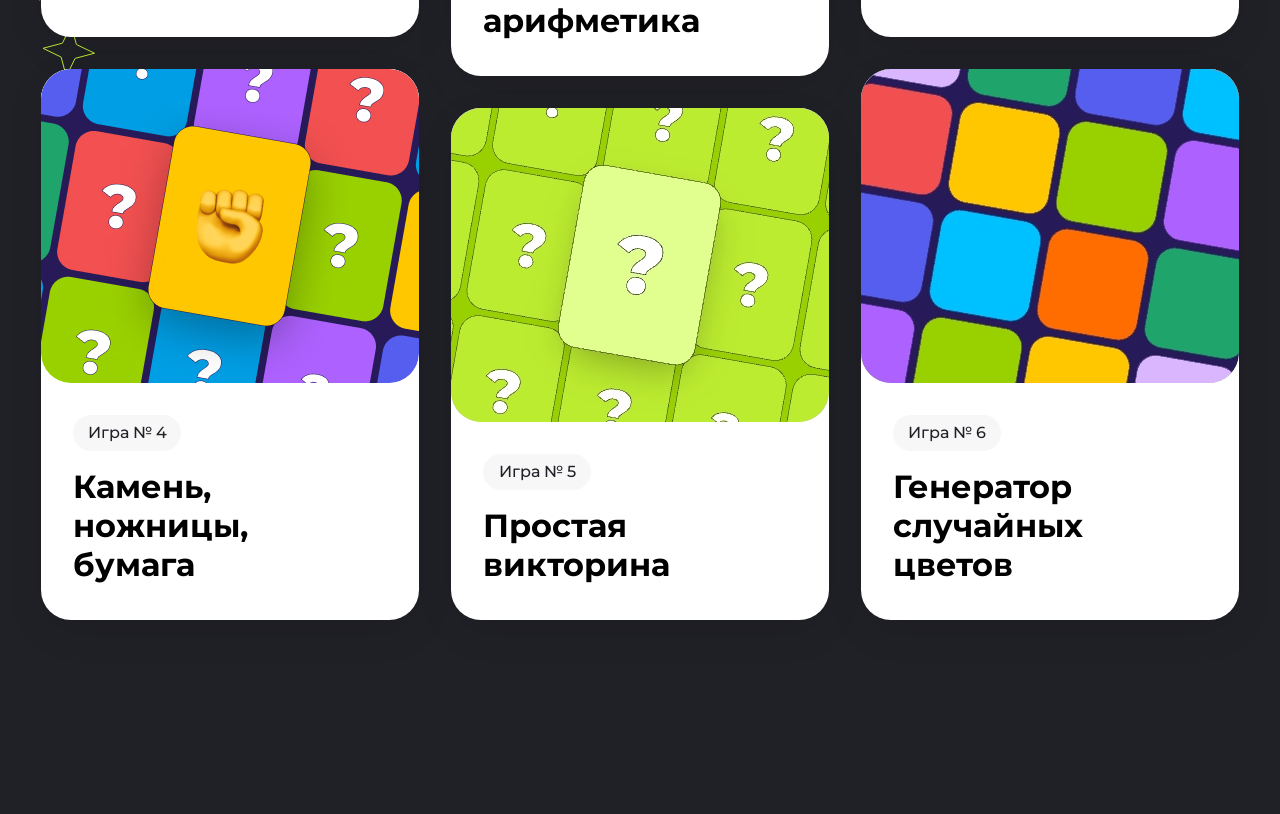
==== commit 40bc2934: "Merge 29f619ea25452858ce4238ecfb919fc6e736d1de into 4da91e10b80ed71b271fc2a1d88ed174b7f6cbbd" ====
--- a/index.html
+++ b/index.html
@@ -18,7 +18,7 @@
           </div>
           <a href="#about-game"> <button class="top-welcome__button">Поехали!</button></a>
         </div>
-        <div class="ticker">
+        <!--<div class="ticker">
             <p>викторина</p>
             <svg width="36.000000" height="36.000000" viewBox="0 0 36 36" fill="none" xmlns="http://www.w3.org/2000/svg" xmlns:xlink="http://www.w3.org/1999/xlink">
               
@@ -38,7 +38,7 @@
                 <path id="Star" d="M18 0L13.13 13.13L0 18L13.13 22.86L18 36L22.86 22.86L36 18L22.86 13.13L18 0Z" fill="#202027" fill-opacity="1.000000" fill-rule="evenodd"/>
             </svg>            
             <p>простая</p>
-        </div>
+        </div>-->
     </div>
    <section class="game-block center">
          <div class="game-block__about">
--- a/css/style.css
+++ b/css/style.css
@@ -46,6 +46,7 @@
 }
 
 .top-welcome {
+  width: 768px;
   height: 358px;
   padding-top: 196px;
   display: flex;
@@ -224,9 +225,7 @@
     background: url(../img/starsgreen1.svg), url(../img/starsgreen2.svg), url(../img/mobilbigstartop.svg), url(../img/Vector.svg), rgb(225, 255, 143);
     background-repeat: no-repeat, no-repeat, no-repeat;
     background-size: 100px 67px, 100px 77px, 223px 228px, 160px 155px;
-    background-position: left 37px top 64px, bottom 79px right 34px, right top, left 300px top 0px;
-    position: relative;
-    overflow-x: hidden;
+    background-position: left 37px top 64px, bottom 79px right 34px, right top, left 225px top 0px;
   }
   .top-welcome {
     padding-top: 147px;
@@ -261,21 +260,17 @@
     line-height: 20px;
     text-align: center;
   }
-  .ticker {
-    margin-top: 131px;
-    font-size: 16px;
-    align-items: center;
-    gap: 27.4px;
-    width: auto;
-    height: 51.34px;
-    position: absolute;
-    white-space: nowrap;
-  }
+  /*.ticker {
+      margin-top: 131px;
+      font-size: 16px;
+      align-items: center;
+      gap: 27.4px;
+      width: 850px;
+      height: 51.34px;
+      position: absolute;
+  }*/
   .game-block {
-    display: none;
-    flex-direction: column;
-    width: 100%;
-    gap: 32px;
+    display: block;
   }
   .card-box {
     display: flex;
@@ -289,15 +284,8 @@
   }
   .card {
     background-color: rgb(255, 255, 255);
-    width: 343px;
-    height: 528.63px;
+    width: 378px;
     border-radius: 30px;
     z-index: 2;
   }
-  .card-big {
-    height: 567.63px;
-  }
-  .card-middle {
-    height: 567.63px;
-  }
 }/*# sourceMappingURL=style.css.map */
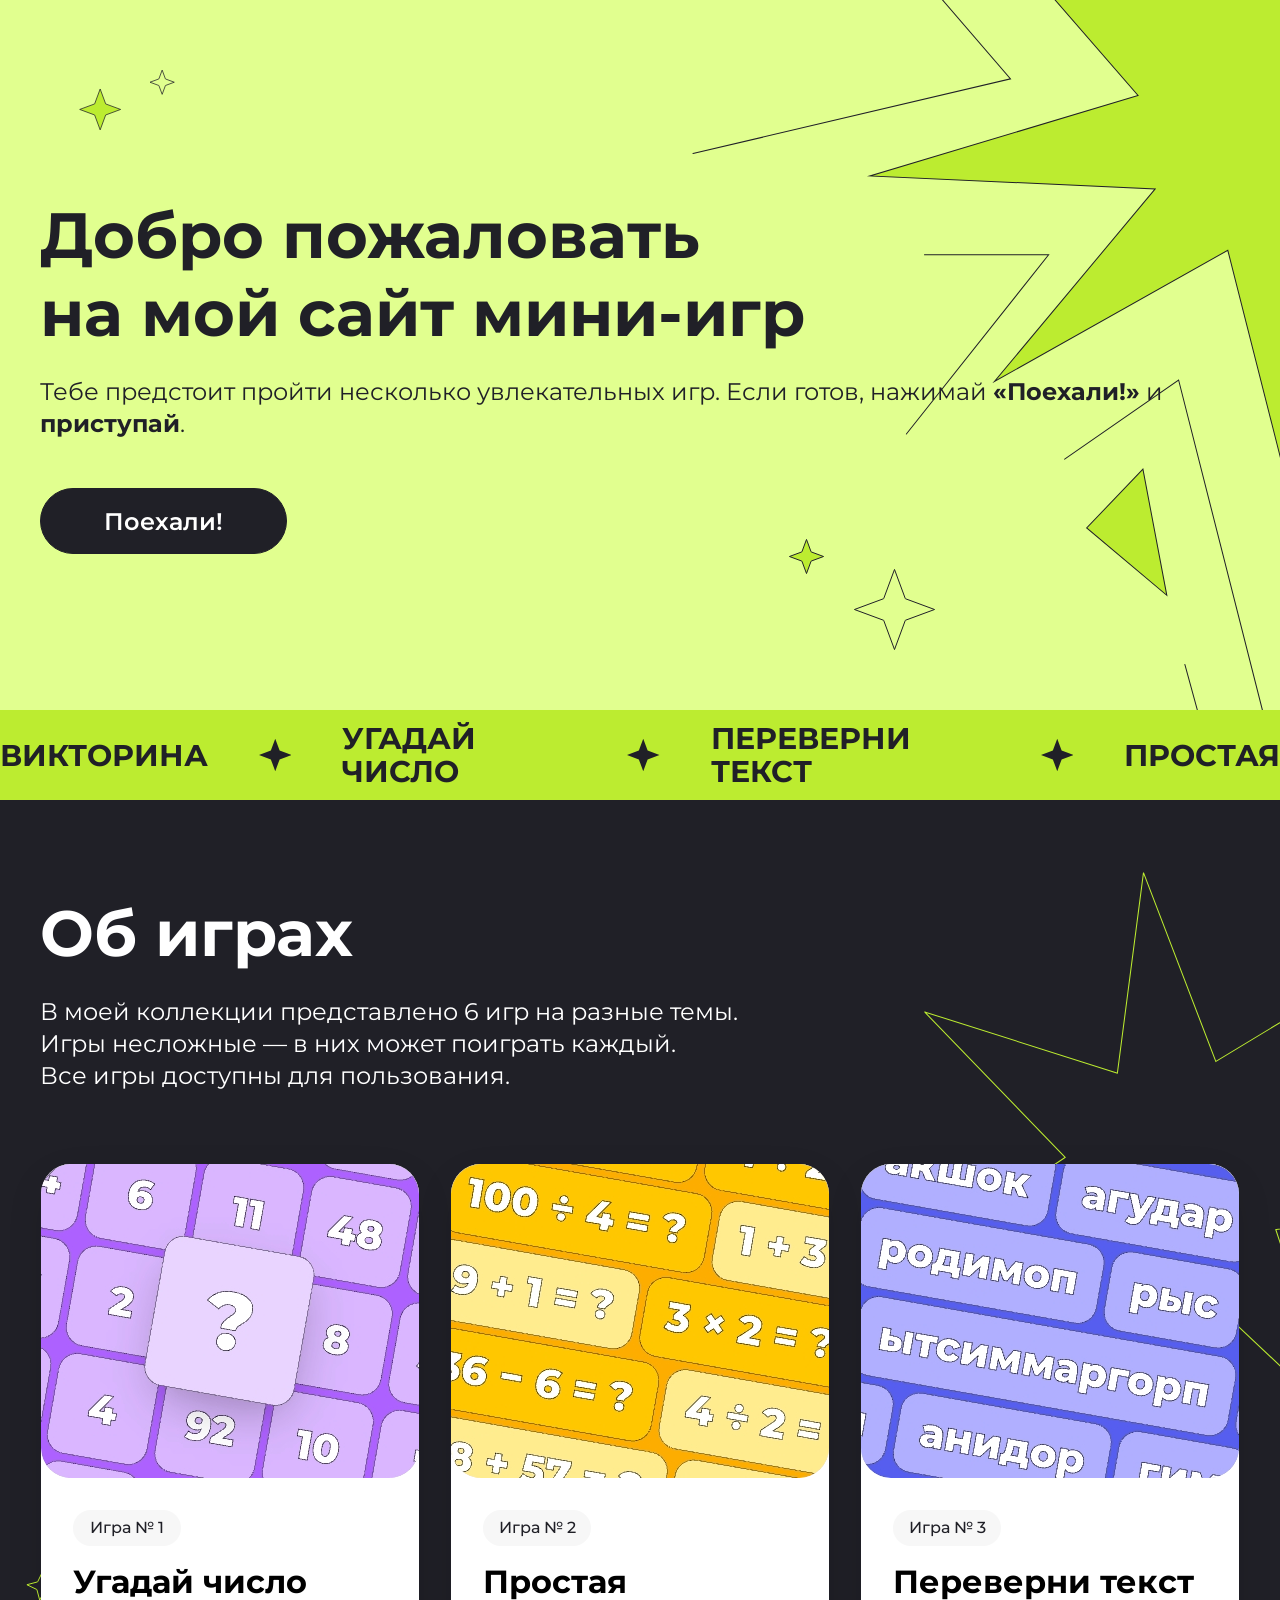
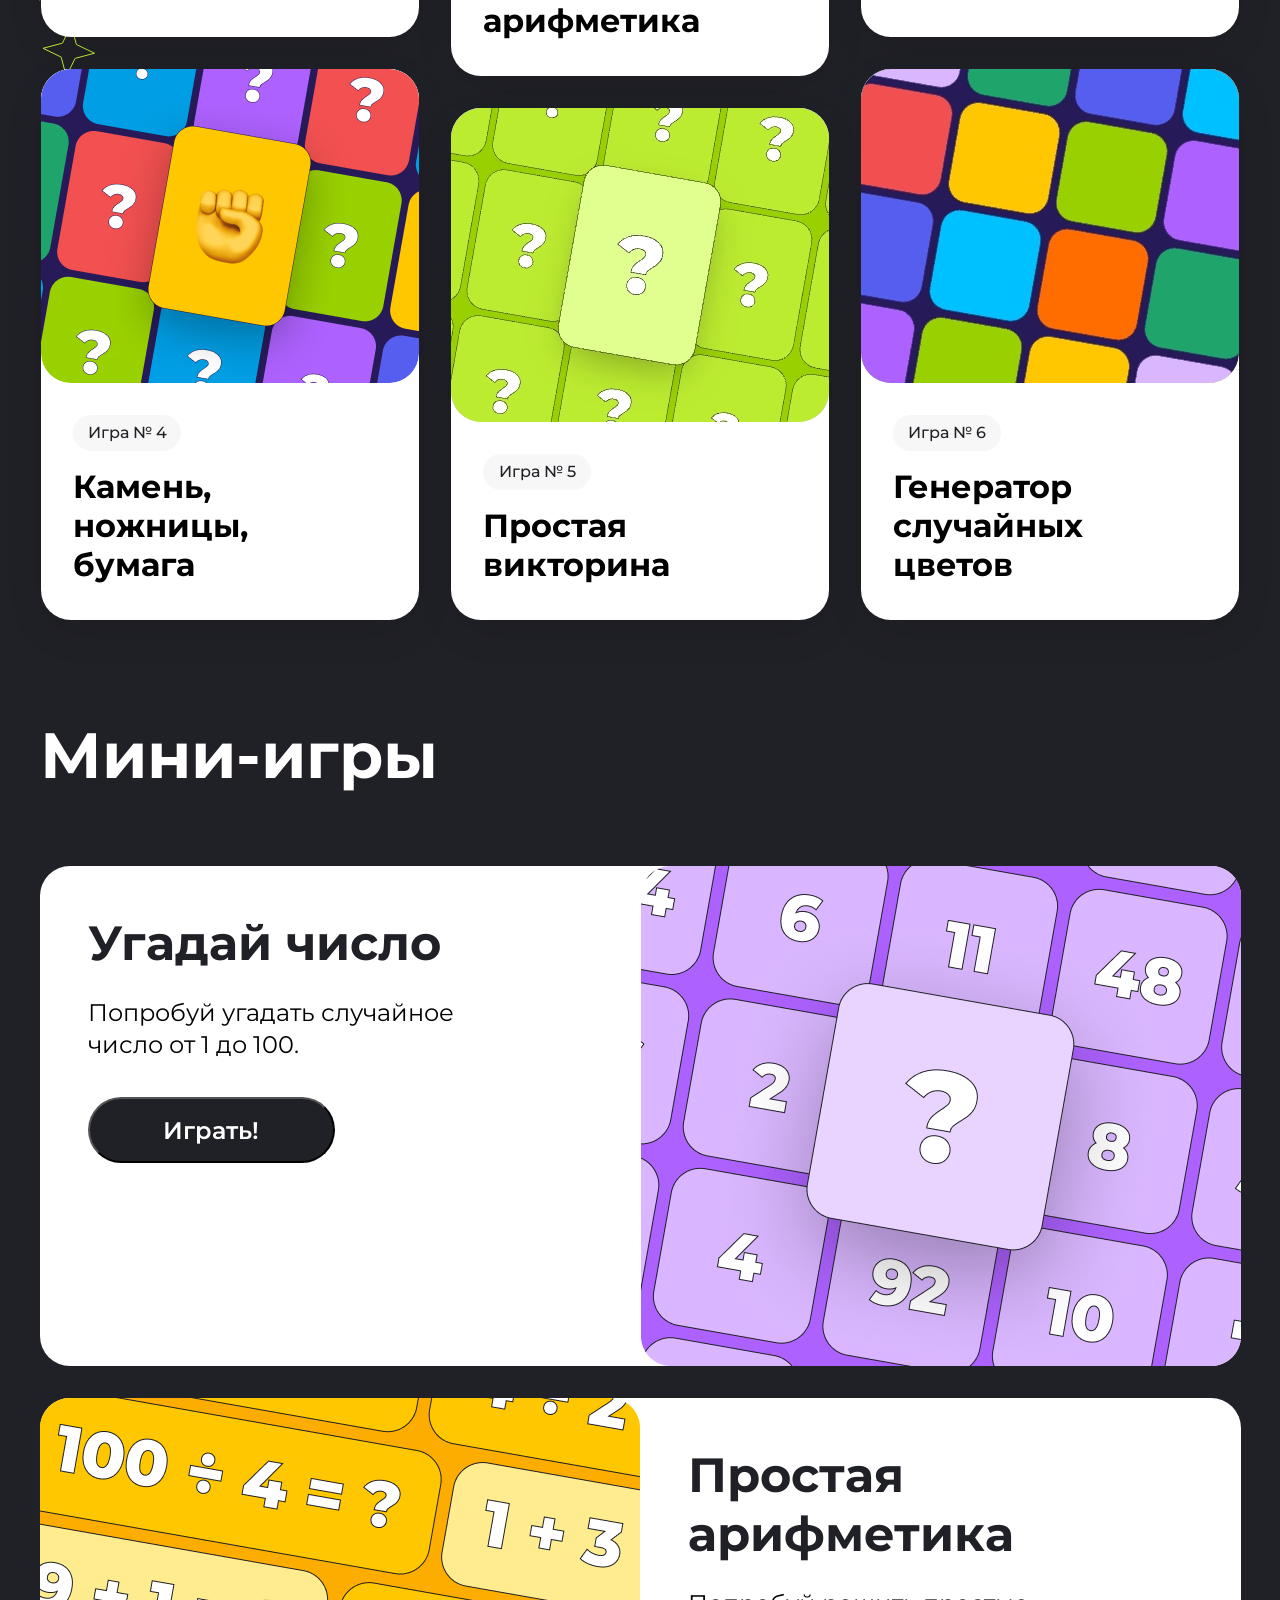
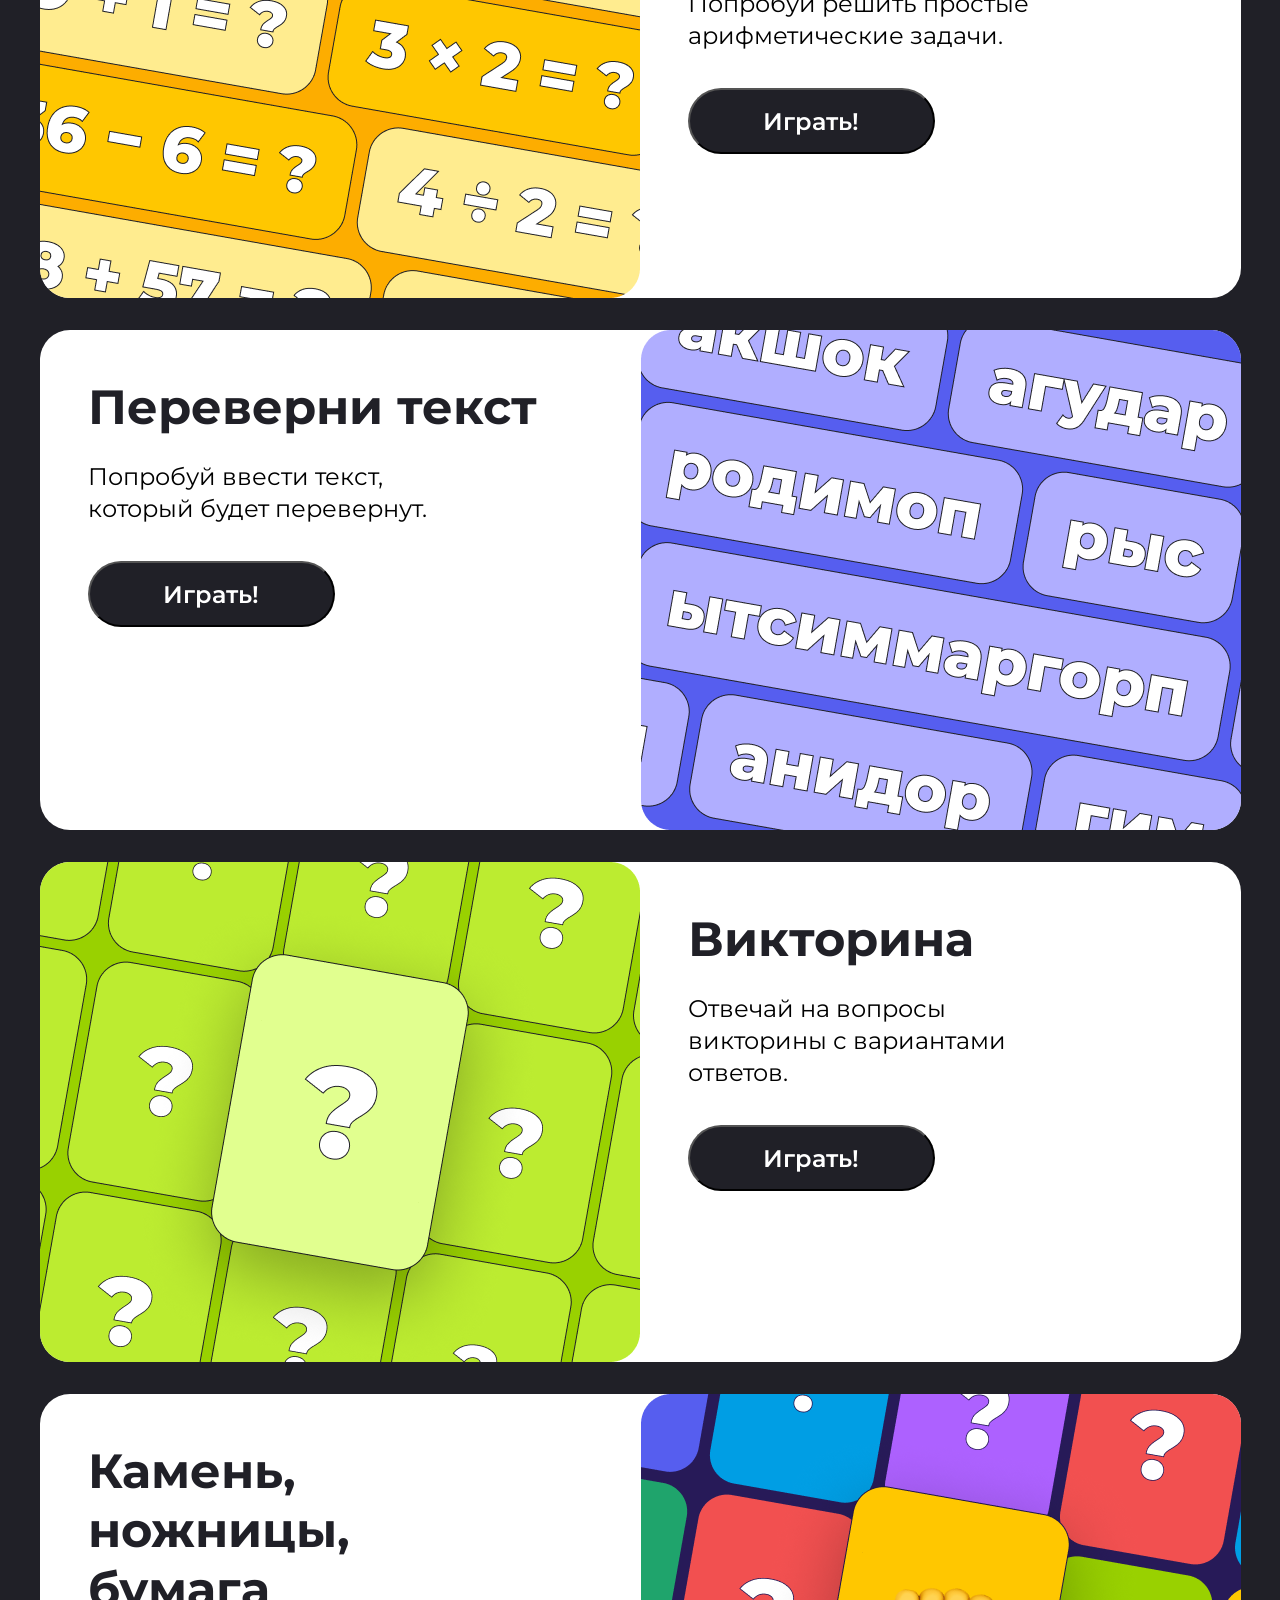
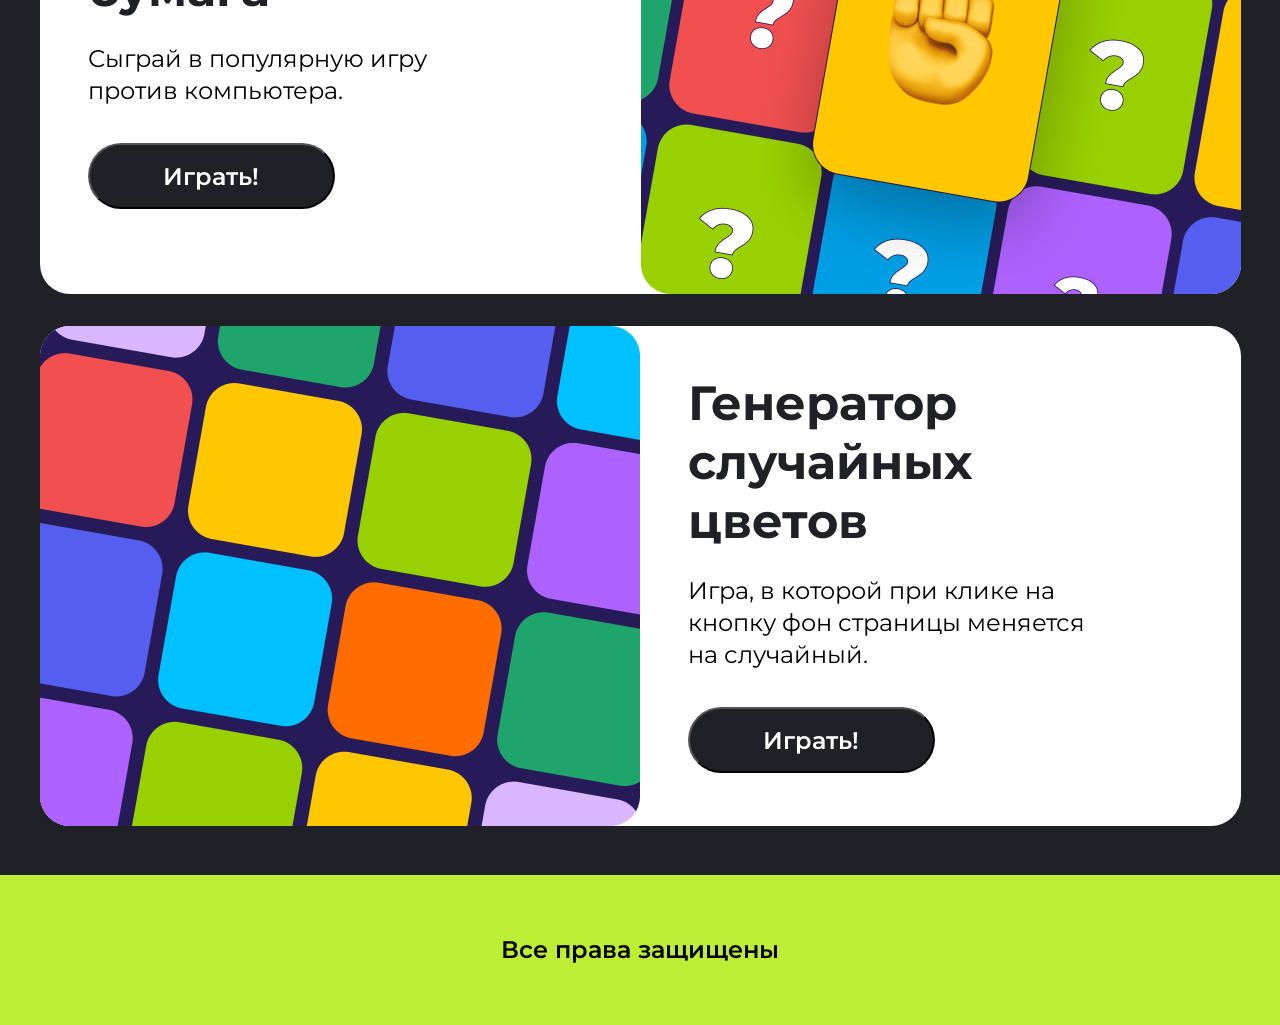
==== commit ef293b9b: "Merge 10c46a79971ff0a4f72b843424ffa36cb3f34f60 into 4da91e10b80ed71b271fc2a1d88ed174b7f6cbbd" ====
--- a/index.html
+++ b/index.html
@@ -18,7 +18,7 @@
           </div>
           <a href="#about-game"> <button class="top-welcome__button">Поехали!</button></a>
         </div>
-        <!--<div class="ticker">
+        <div class="ticker">
             <p>викторина</p>
             <svg width="36.000000" height="36.000000" viewBox="0 0 36 36" fill="none" xmlns="http://www.w3.org/2000/svg" xmlns:xlink="http://www.w3.org/1999/xlink">
               
@@ -38,7 +38,7 @@
                 <path id="Star" d="M18 0L13.13 13.13L0 18L13.13 22.86L18 36L22.86 22.86L36 18L22.86 13.13L18 0Z" fill="#202027" fill-opacity="1.000000" fill-rule="evenodd"/>
             </svg>            
             <p>простая</p>
-        </div>-->
+        </div>
     </div>
    <section class="game-block center">
          <div class="game-block__about">
@@ -115,6 +115,70 @@
         </section>
     
       </div>
-<script src="./js/hw-2.js"></script>
+      <section class="minigames center">
+        <h1 class="minigames__title">Мини-игры</h1>
+        <div class="game-box">
+            <article class="game game__left">
+                <div class="game-info">
+                    <h2 class="game-info__subtitle">Угадай число</h2>
+                    <p class="game-info__description">Попробуй угадать случайное число от 1 до 100.</p>
+                    <a href="game-number"><button onclick="gameNumber();" class="game-info__play">Играть!</button></a>
+                </div>
+                 <img class="game__picture" src="img/bigame1.png" alt="game-number">
+            </article>
+            <article class="game game__right">
+                <img class="game__picture" src="img/bigame2.png" alt="game-number">
+                <div class="game-info">
+                    <h2 class="game-info__subtitle">Простая арифметика</h2>
+                    <p class="game-info__description">Попробуй решить простые арифметические задачи.</p>
+                    <a href="game-simple"><button class="game-info__play">Играть!</button></a>
+                </div>
+            </article>
+            <article class="game game__left">
+                <div class="game-info">
+                    <h2 class="game-info__subtitle">Переверни текст</h2>
+                    <p class="game-info__description">Попробуй ввести текст, который будет перевернут.</p>
+                    <a href="game-revers"><button onclick="reverseWord()"  class="game-info__play">Играть!</button></a>
+                </div>
+                 <img class="game__picture" src="img/bigame3.png" alt="game-number">
+            </article>
+            <article class="game game__right">
+                <img class="game__picture" src="img/bigame4.png" alt="game-number">
+                <div class="game-info">
+                    <h2 class="game-info__subtitle">Викторина</h2>
+                    <p class="game-info__description">Отвечай на вопросы викторины с вариантами ответов.</p>
+                    <a href="game-victorina"><button onclick="victorina()"  class="game-info__play">Играть!</button></a>
+                </div>
+            </article>
+            <article class="game game__left">
+                <div class="game-info">
+                    <h2 class="game-info__subtitle">Камень, ножницы, бумага</h2>
+                    <p class="game-info__description">Сыграй в популярную игру против компьютера.</p>
+                    <a href="game-cuefa"><button class="game-info__play">Играть!</button></a>
+                </div>
+                 <img class="game__picture"  src="img/bigame5.png" alt="game-number">
+            </article>
+            <article class="game game__right">
+                <img class="game__picture"  src="img/bigame6.png" alt="game-number">
+                <div class="game-info">
+                    <h2 class="game-info__subtitle">Генератор случайных цветов</h2>
+                    <p class="game-info__description">Игра, в которой при клике на кнопку фон страницы меняется на случайный.</p>
+                    <a href="game-colorgen"><button class="game-info__play">Играть!</button></a>
+                </div>
+            </article>
+        </div>
+    </section>
+
+
+
+  
+  <footer class="footer">Все права защищены</footer>
+<!--<script src="./js/hw-2.js"></script>-->
+<!--<script src="./js/hw-3.js"></script>-->
+<!--<script src="./js/hw-4.js"></script>-->
+<!--<script src="./js/hw-5.js"></script>-->
+<script src="./js/hw-6.js"></script>
+<script src="./js/games.js"></script>
+
 </body>
 </html>
--- a/css/style.css
+++ b/css/style.css
@@ -46,8 +46,6 @@
 }
 
 .top-welcome {
-  width: 768px;
-  height: 358px;
   padding-top: 196px;
   display: flex;
   flex-direction: column;
@@ -64,6 +62,7 @@
   font-weight: 600;
   width: 247px;
   height: 66px;
+  transition: 3s;
 }
 .top-welcome__button:hover {
   background: rgb(255, 255, 255);
@@ -71,8 +70,6 @@
 }
 
 .top-box {
-  width: 768px;
-  height: 244px;
   display: flex;
   flex-direction: column;
   gap: 24px;
@@ -83,7 +80,6 @@
   font-size: 64px;
   font-weight: 700;
   line-height: 78px;
-  letter-spacing: 0px;
   text-align: left;
 }
 .top-box__info {
@@ -118,18 +114,14 @@
   background-size: 71px 108px, 584.72px 584.72px, cover;
   background-repeat: no-repeat, no-repeat, no-repeat;
   background-position: top 770px left 25px, top 70px right -143px, center;
-  height: 1470px;
-  padding-top: 94px;
-  padding-bottom: 50px;
-  display: flex;
-  flex-direction: column;
-  gap: 72px;
-}
-.game-block__about {
-  height: 198px;
-  display: flex;
-  flex-direction: column;
-  gap: 24px;
+  display: flex;
+  flex-direction: column;
+  /*&__about {
+    height: 198px; 
+    display: flex;
+    flex-direction: column;
+    gap: 24px;
+  }*/
 }
 .game-block__title {
   color: rgb(255, 255, 255);
@@ -138,6 +130,7 @@
   font-weight: 700;
   line-height: 78px;
   text-align: left;
+  padding-top: 94px;
 }
 .game-block__info {
   color: rgb(255, 255, 255);
@@ -146,12 +139,15 @@
   font-weight: 400;
   line-height: 32px;
   text-align: left;
+  padding-top: 24px;
 }
 
 .card-box {
   display: flex;
   gap: 32px;
   justify-content: center;
+  padding-bottom: 50px;
+  padding-top: 72px;
 }
 
 .card-box__column {
@@ -169,6 +165,7 @@
   border-radius: 30px;
   box-shadow: 0px 12.61px 42.25px -7.57px rgba(0, 0, 0, 0.13);
   background: rgb(255, 255, 255);
+  transition: 1s;
 }
 .card:hover {
   transform: scale(1.1);
@@ -211,10 +208,90 @@
   height: 512px;
 }
 
+.minigames {
+  background: url(./img/stars1.svg), url(./img/stars2.svg), #202027;
+  background-size: 113px 103px, 139px 89px;
+  background-repeat: no-repeat, no-repeat;
+  background-position: right 44.91px top 93px, right 52px bottom 45px;
+}
+.minigames__title {
+  font-weight: 700;
+  font-size: 64px;
+  color: #FFFFFF;
+  padding-top: 46px;
+  padding-bottom: 72px;
+}
+
+.game-box {
+  display: flex;
+  flex-direction: column;
+  gap: 32px;
+  padding-bottom: 48.88px;
+}
+
+.game {
+  background: #FFFFFF;
+  display: flex;
+  flex-direction: row;
+  border-radius: 30px;
+}
+.game__left {
+  justify-content: space-between;
+}
+.game__right {
+  padding-left: 0;
+}
+
+.game-info {
+  width: 284px;
+  padding: 48px;
+  display: flex;
+  flex-direction: column;
+}
+.game-info__subtitle {
+  width: 450px;
+}
+.game-info__description {
+  padding-top: 24px;
+  font-weight: 400;
+  font-size: 24px;
+  line-height: 32px;
+  padding-bottom: 36px;
+  width: 400px;
+  font-family: Montserrat;
+}
+.game-info__play {
+  width: 247px;
+  height: 66px;
+  border-radius: 60px;
+  background: #202027;
+  color: #FFFFFF;
+  font-family: Montserrat;
+  font-size: 24px;
+  font-weight: 600;
+  transition: 3s;
+}
+
+.game-info__play:hover {
+  background: rgb(255, 255, 255);
+  color: rgb(0, 0, 0);
+}
+
+footer {
+  height: 150px;
+  background: #BDED35;
+  font-family: Montserrat;
+  font-weight: 600;
+  font-size: 24px;
+  display: flex;
+  align-items: center;
+  justify-content: center;
+}
+
 @media (max-width: 767px) {
   .center {
-    padding-left: 0px;
-    padding-right: 0px;
+    padding-left: 16px;
+    padding-right: 16px;
   }
   .top {
     display: flex;
@@ -222,10 +299,12 @@
     flex-direction: column;
     flex-wrap: nowrap;
     justify-content: flex-end;
-    background: url(../img/starsgreen1.svg), url(../img/starsgreen2.svg), url(../img/mobilbigstartop.svg), url(../img/Vector.svg), rgb(225, 255, 143);
+    background: url(img/starsgreen1.svg), url(img/starsgreen2.svg), url(img/mobilbigstartop.svg), rgb(225, 255, 143);
     background-repeat: no-repeat, no-repeat, no-repeat;
-    background-size: 100px 67px, 100px 77px, 223px 228px, 160px 155px;
-    background-position: left 37px top 64px, bottom 79px right 34px, right top, left 225px top 0px;
+    background-size: 100px 67px, 100px 77px, 223px 228px;
+    background-position: left 37px top 64px, bottom 79px right 34px, right top;
+    position: relative;
+    overflow-x: hidden;
   }
   .top-welcome {
     padding-top: 147px;
@@ -239,53 +318,83 @@
     gap: 36px;
   }
   .top-box {
-    width: 296px;
-    height: 280px;
     display: flex;
     align-content: flex-start;
     justify-content: center;
     gap: 24px;
   }
   .top-box__hello {
-    width: 100%;
     font-size: 40px;
     font-weight: 700;
     line-height: 49px;
     text-align: center;
   }
   .top-box__info {
-    width: 100%;
     font-size: 16px;
     font-weight: 400;
     line-height: 20px;
     text-align: center;
   }
-  /*.ticker {
-      margin-top: 131px;
-      font-size: 16px;
-      align-items: center;
-      gap: 27.4px;
-      width: 850px;
-      height: 51.34px;
-      position: absolute;
-  }*/
+  .ticker {
+    margin-top: 131px;
+    font-size: 16px;
+    align-items: center;
+    gap: 27.4px;
+    width: auto;
+    height: 51.34px;
+    position: absolute;
+    white-space: nowrap;
+    display: none;
+  }
   .game-block {
-    display: block;
-  }
-  .card-box {
+    display: none;
+    flex-direction: column;
+    flex-wrap: wrap;
+  }
+  .minigames {
+    font-size: 40px;
+    padding-left: 16px;
+    padding-right: 16px;
+    background: #202027;
+  }
+  .minigames__title {
+    font-size: 40px;
+    padding-top: 48px;
+    padding-bottom: 48px;
+  }
+  .game-box {
+    gap: 24px;
+  }
+  .game {
     display: flex;
-    gap: 32px;
+    flex-direction: column-reverse;
+  }
+  .game__picture {
+    width: 100%;
+  }
+  .game__right {
     flex-direction: column;
   }
-  .card-box__column {
-    display: flex;
-    flex-direction: column;
-    gap: 32px;
-  }
-  .card {
-    background-color: rgb(255, 255, 255);
-    width: 378px;
-    border-radius: 30px;
-    z-index: 2;
+  .game-info {
+    padding: 29.04px;
+  }
+  .game-info__description {
+    padding-top: 16px;
+    padding-bottom: 32px;
+    font-size: 16px;
+    width: 285px;
+    padding-bottom: 32px;
+    line-height: 19.5px;
+  }
+  .game-info__subtitle {
+    font-size: 32px;
+    width: 284px;
+    line-height: 39.01px;
+  }
+  .game-info__play {
+    height: 55px;
+    font-size: 16px;
+    max-width: 100%;
+    width: 285px;
   }
 }/*# sourceMappingURL=style.css.map */
